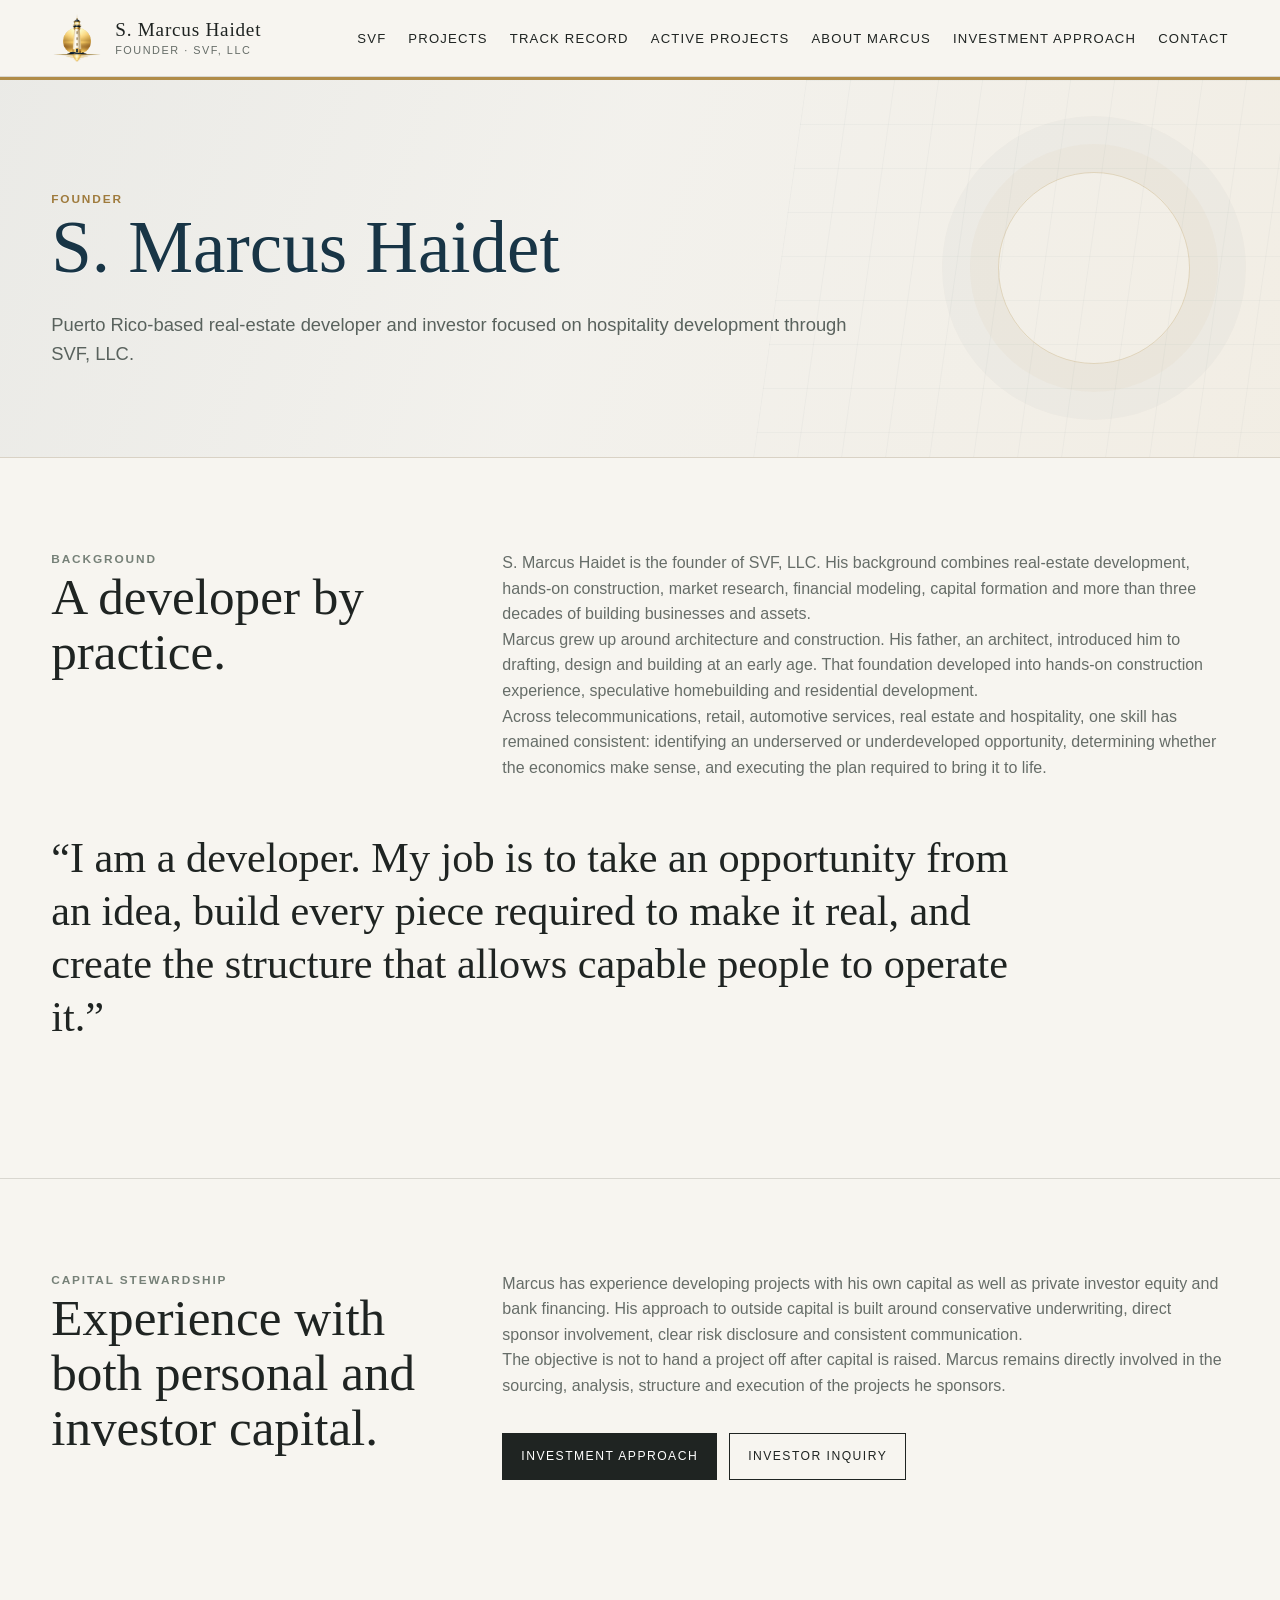
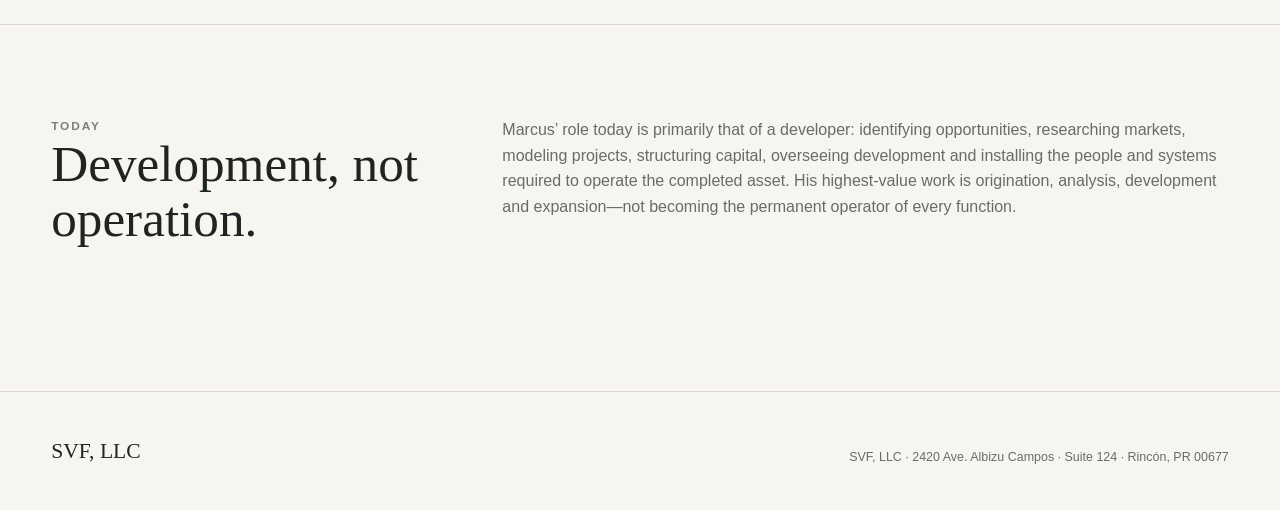
==== about.html @ 792c4b36 "Replace header emblem with simplified lighthouse logo" ====
<!doctype html>
<html lang="en"><head>
<meta charset="utf-8"><meta name="viewport" content="width=device-width,initial-scale=1">
<title>About S. Marcus Haidet | Founder of SVF, LLC</title>
<meta name="description" content="S. Marcus Haidet is a Puerto Rico-based real-estate developer and investor and founder of SVF, LLC, with experience spanning development, construction, capital formation and business building.">
<link rel="stylesheet" href="styles.css"></head>
<body>
<header class="site-header"><div class="container nav"><a class="brand brand-lockup" href="index.html"><img class="brand-emblem" src="images/Golden Lighthouse Reflection Emblem.png" alt="SVF lighthouse emblem"><span class="brand-text">S. Marcus Haidet<small>Founder · SVF, LLC</small></span></a><button class="menu-button" aria-expanded="false">Menu</button><nav class="nav-links"><a href="svf.html">SVF</a><a href="projects.html">Projects</a><a href="trackrecord.html">Track Record</a><a href="active.html">Active Projects</a><a href="about.html">About Marcus</a><a href="investment.html">Investment Approach</a><a href="contact.html">Contact</a></nav></div></header>
<main>
<section class="page-hero"><div class="container"><div class="eyebrow">Founder</div><h1>S. Marcus Haidet</h1><p>Puerto Rico-based real-estate developer and investor focused on hospitality development through SVF, LLC.</p></div></section>

<section class="section"><div class="container">
<div class="section-head"><div><div class="eyebrow">Background</div><h2>A developer by practice.</h2></div><div>
<p>S. Marcus Haidet is the founder of SVF, LLC. His background combines real-estate development, hands-on construction, market research, financial modeling, capital formation and more than three decades of building businesses and assets.</p>
<p>Marcus grew up around architecture and construction. His father, an architect, introduced him to drafting, design and building at an early age. That foundation developed into hands-on construction experience, speculative homebuilding and residential development.</p>
<p>Across telecommunications, retail, automotive services, real estate and hospitality, one skill has remained consistent: identifying an underserved or underdeveloped opportunity, determining whether the economics make sense, and executing the plan required to bring it to life.</p>
</div></div>

<p class="quote">“I am a developer. My job is to take an opportunity from an idea, build every piece required to make it real, and create the structure that allows capable people to operate it.”</p>
</div></section>

<section class="section"><div class="container">
<div class="section-head"><div><div class="eyebrow">Capital stewardship</div><h2>Experience with both personal and investor capital.</h2></div><div>
<p>Marcus has experience developing projects with his own capital as well as private investor equity and bank financing. His approach to outside capital is built around conservative underwriting, direct sponsor involvement, clear risk disclosure and consistent communication.</p>
<p>The objective is not to hand a project off after capital is raised. Marcus remains directly involved in the sourcing, analysis, structure and execution of the projects he sponsors.</p>
<div class="actions"><a class="button primary" href="investment.html">Investment Approach</a><a class="button" href="contact.html">Investor Inquiry</a></div>
</div></div>
</div></section>

<section class="section"><div class="container">
<div class="section-head"><div><div class="eyebrow">Today</div><h2>Development, not operation.</h2></div><p>Marcus’ role today is primarily that of a developer: identifying opportunities, researching markets, modeling projects, structuring capital, overseeing development and installing the people and systems required to operate the completed asset. His highest-value work is origination, analysis, development and expansion—not becoming the permanent operator of every function.</p></div>
</div></section>
</main>
<footer><div class="container footer-row"><div class="kicker">SVF, LLC</div><div class="footer-meta">SVF, LLC · 2420 Ave. Albizu Campos · Suite 124 · Rincón, PR 00677</div></div></footer>
<script src="script.js"></script>
</body></html>
---- styles.css ----
:root{
  --ink:#1f2422;
  --muted:#666d68;
  --paper:#f7f5f0;
  --white:#ffffff;
  --line:#d9d7d0;
  --stone:#e8e3d9;
  --sage:#768178;
  --deep:#26302b;
  --max:1180px;
}
*{box-sizing:border-box}
html{scroll-behavior:smooth}
body{
  margin:0;
  font-family:Arial,Helvetica,sans-serif;
  color:var(--ink);
  background:var(--paper);
  line-height:1.6;
}
a{color:inherit;text-decoration:none}
img{max-width:100%;display:block}
.container{width:min(92%,var(--max));margin:auto}
.site-header{
  position:sticky;top:0;z-index:100;
  background:rgba(247,245,240,.96);
  border-bottom:1px solid var(--line);
  backdrop-filter:blur(8px);
}
.nav{
  min-height:76px;display:flex;align-items:center;justify-content:space-between;gap:24px;
}
.brand{font-family:Georgia,serif;font-size:1.2rem;letter-spacing:.04em}
.brand small{display:block;font-family:Arial,sans-serif;font-size:.68rem;letter-spacing:.14em;text-transform:uppercase;color:var(--muted);margin-top:2px}
.nav-links{display:flex;gap:22px;align-items:center;font-size:.82rem;letter-spacing:.09em;text-transform:uppercase}
.nav-links a:hover{opacity:.6}
.menu-button{display:none;border:1px solid var(--line);background:transparent;padding:10px 12px;font-size:.8rem}
.hero{
  min-height:72vh;display:grid;grid-template-columns:1.05fr .95fr;align-items:stretch;
  border-bottom:1px solid var(--line);
}
.hero-copy{padding:96px max(4vw,32px) 88px calc((100vw - min(92vw,var(--max)))/2);display:flex;flex-direction:column;justify-content:center}
.eyebrow{font-size:.74rem;letter-spacing:.16em;text-transform:uppercase;color:var(--sage);font-weight:700}
h1,h2,h3{font-family:Georgia,serif;font-weight:400;line-height:1.08;margin:0}
h1{font-size:clamp(3rem,7vw,6.4rem);max-width:780px}
.hero h1{font-size:clamp(2.8rem,5.7vw,5.35rem);max-width:700px}
h2{font-size:clamp(2.2rem,4vw,4rem)}
h3{font-size:clamp(1.45rem,2.2vw,2rem)}
.lead{font-size:1.18rem;color:var(--muted);max-width:760px;margin:24px 0 0}
.hero-art{
  background:
    linear-gradient(180deg,rgba(38,48,43,.04),rgba(38,48,43,.12)),
    url("images/lapina-rooftop-sunset.png") center center/cover no-repeat,
    linear-gradient(135deg,#c8c2b7,#7f8a82);
  min-height:560px;
  position:relative;
}
.hero-art::after{
  content:"La Piña Boutique Hotel · Puerto Rico";
  position:absolute;right:24px;bottom:22px;color:#fff;font-size:.72rem;letter-spacing:.12em;text-transform:uppercase;opacity:.9;
  text-shadow:0 1px 5px rgba(0,0,0,.55)
}
.actions{display:flex;gap:12px;flex-wrap:wrap;margin-top:34px}
.button{display:inline-block;padding:13px 18px;border:1px solid var(--ink);font-size:.76rem;letter-spacing:.12em;text-transform:uppercase}
.button.primary{background:var(--ink);color:#fff}
.button:hover{transform:translateY(-1px)}
.section{padding:92px 0;border-bottom:1px solid var(--line)}
.section.tight{padding:66px 0}
.section-head{display:grid;grid-template-columns:.7fr 1.3fr;gap:60px;margin-bottom:52px}
.section-head p{margin:0;color:var(--muted);max-width:720px}
.grid-2{display:grid;grid-template-columns:1fr 1fr;gap:28px}
.grid-3{display:grid;grid-template-columns:repeat(3,1fr);gap:22px}
.card{border-top:1px solid var(--ink);padding-top:18px}
.card p{color:var(--muted);margin:12px 0 0}
.process{display:grid;grid-template-columns:repeat(6,1fr);gap:8px;margin-top:34px}
.step{border:1px solid var(--line);padding:26px 18px;background:rgba(255,255,255,.28)}
.step span{display:block;color:var(--sage);font-size:.7rem;letter-spacing:.14em;text-transform:uppercase;margin-bottom:8px}
.project-feature{display:grid;grid-template-columns:1.05fr .95fr;gap:46px;align-items:center}
.project-image,.image-placeholder{
  min-height:420px;
  background:
    linear-gradient(160deg,rgba(255,255,255,.03),rgba(0,0,0,.12)),
    linear-gradient(135deg,#d8d1c6,#788279);
  background-size:cover;
  background-position:center;
  display:flex;align-items:flex-end;padding:20px;color:#fff;font-size:.72rem;letter-spacing:.12em;text-transform:uppercase
}
.project-image{
  background:
    linear-gradient(160deg,rgba(255,255,255,.02),rgba(0,0,0,.10)),
    url("images/lapina-outdoor-tub.png") center center/cover no-repeat,
    linear-gradient(135deg,#d8d1c6,#788279);
}
.project-image{font-size:0}
.project-gallery{
  display:grid;
  grid-template-columns:1.4fr 1fr;
  grid-template-rows:260px 220px;
  gap:12px;
  margin:34px 0 0;
}
.gallery-photo{
  min-height:200px;
  background-color:#d8d1c6;
  background-size:cover;
  background-position:center;
}
.gallery-photo.aerial{grid-row:1 / span 2;background-image:url("images/lapina-rooftop-sunset.png")}
.gallery-photo.bedroom{background-image:url("images/lapina-bedroom.png")}
.gallery-photo.pool{background-image:url("images/lapina-pool.png")}
.stat-row{display:grid;grid-template-columns:repeat(3,1fr);gap:12px;margin-top:32px}
.stat{padding:22px 0;border-top:1px solid var(--line)}
.stat strong{font-family:Georgia,serif;font-size:1.7rem;font-weight:400;display:block}
.quote{font-family:Georgia,serif;font-size:clamp(1.8rem,3.3vw,3rem);line-height:1.25;max-width:980px}
.page-hero{padding:110px 0 70px;border-bottom:1px solid var(--line)}
.page-hero h1{font-size:clamp(2.8rem,5.7vw,5.3rem)}
.page-hero p{max-width:820px;color:var(--muted);font-size:1.15rem;margin-top:22px}
.timeline{display:grid;gap:0}
.timeline-item{display:grid;grid-template-columns:180px 1fr;gap:32px;padding:26px 0;border-top:1px solid var(--line)}
.timeline-item .year{font-size:.78rem;letter-spacing:.12em;text-transform:uppercase;color:var(--sage)}
.timeline-item p{margin:8px 0 0;color:var(--muted)}
.project-list{display:grid;gap:76px}
.project-block{display:grid;grid-template-columns:1fr 1fr;gap:46px;align-items:start}
.project-meta{font-size:.74rem;letter-spacing:.13em;text-transform:uppercase;color:var(--sage);margin-bottom:14px}
.bullets{padding-left:1.1rem;color:var(--muted)}
.bullets li{margin:.45rem 0}
.contact-box{display:grid;grid-template-columns:1fr 1fr;gap:44px;padding:46px;background:var(--white);border:1px solid var(--line)}
.contact-box p{color:var(--muted)}
.contact-list{display:grid;gap:14px}
.contact-item{padding:16px 0;border-top:1px solid var(--line)}
.notice{font-size:.83rem;color:var(--muted);padding-top:28px}
footer{padding:42px 0}
.footer-row{display:flex;justify-content:space-between;gap:30px;align-items:flex-end}
.footer-meta{font-size:.78rem;color:var(--muted)}
.kicker{font-family:Georgia,serif;font-size:1.35rem}
.shadow-gallery{
  display:grid;
  grid-template-columns:1.2fr 1fr;
  grid-template-rows:220px 220px;
  gap:12px;
  margin-top:34px;
}
.shadow-photo{
  background-color:#d8d1c6;
  background-size:cover;
  background-position:center;
}
.shadow-photo.map{grid-row:1 / span 2;background-image:url("images/shadow-canyon-map.jpg")}
.shadow-photo.home{background-image:url("images/shadow-canyon-home.jpg")}
.shadow-photo.poolhome{background-image:url("images/shadow-canyon-pool-home.jpg")}
.bakersfield-gallery{
  display:grid;
  grid-template-columns:1.15fr 1fr;
  grid-template-rows:235px 235px;
  gap:12px;
  margin-top:34px;
}
.bakersfield-photo{
  background-color:#d8d1c6;
  background-size:cover;
  background-position:center;
}
.bakersfield-photo.courtyard{grid-row:1 / span 2;background-image:url("images/bakersfield-courtyard.png")}
.bakersfield-photo.entry{background-image:url("images/bakersfield-entry.png")}
.bakersfield-photo.interior{background-image:url("images/bakersfield-interior-1.png")}
@media(max-width:900px){
  .hero{grid-template-columns:1fr}.hero-copy{padding:74px 4vw}.hero-art{min-height:380px}
  .section-head,.project-feature,.project-block,.contact-box{grid-template-columns:1fr;gap:28px}
  .grid-3{grid-template-columns:1fr}.grid-2{grid-template-columns:1fr}
  .process{grid-template-columns:repeat(2,1fr)}
  .timeline-item{grid-template-columns:1fr;gap:6px}
  .project-gallery,.shadow-gallery,.bakersfield-gallery{grid-template-columns:1fr 1fr;grid-template-rows:300px 200px}
  .gallery-photo.aerial,.shadow-photo.map,.bakersfield-photo.courtyard{grid-column:1/-1;grid-row:auto}
  .nav-links{display:none;position:absolute;top:76px;left:0;right:0;background:var(--paper);padding:18px 4vw;border-bottom:1px solid var(--line);flex-direction:column;align-items:flex-start}
  .nav-links.open{display:flex}.menu-button{display:block}
}
@media(max-width:560px){
  h1{font-size:2.7rem}.hero h1{font-size:2.55rem}.section{padding:70px 0}.process{grid-template-columns:1fr}.stat-row{grid-template-columns:1fr}
  .project-gallery,.shadow-gallery,.bakersfield-gallery{grid-template-columns:1fr;grid-template-rows:240px 200px 200px}
  .gallery-photo.aerial,.shadow-photo.map,.bakersfield-photo.courtyard{grid-column:auto}
  .footer-row{align-items:flex-start;flex-direction:column}
}
.slo-gallery{
  display:grid;
  grid-template-columns:1.2fr 1fr 1fr;
  grid-template-rows:220px 220px;
  gap:12px;
  margin:34px 0 0;
}
.slo-photo{
  background-color:#d8d1c6;
  background-size:cover;
  background-position:center;
}
.slo-photo.one{grid-row:1 / span 2;background-image:url("images/slo-residential-1.png")}
.slo-photo.two{background-image:url("images/slo-residential-2.png")}
.slo-photo.three{background-image:url("images/slo-residential-3.png")}
.slo-photo.four{background-image:url("images/slo-residential-4.png")}
.slo-photo.five{background-image:url("images/slo-residential-5.png")}
@media(max-width:900px){
  .slo-gallery{grid-template-columns:1fr 1fr;grid-template-rows:280px 220px 220px}
  .slo-photo.one{grid-column:1/-1;grid-row:auto}
}
@media(max-width:560px){
  .slo-gallery{grid-template-columns:1fr;grid-template-rows:repeat(5,220px)}
  .slo-photo.one{grid-column:auto}
}

.chicago-gallery{
  display:grid;
  grid-template-columns:1.25fr 1fr 1fr;
  grid-template-rows:360px;
  gap:12px;
  margin:34px 0 0;
}
.chicago-photo{
  background-color:#d8d1c6;
  background-size:cover;
  background-position:center;
}
.chicago-photo.one{background-image:url("images/chicago-residential-1.png")}
.chicago-photo.two{background-image:url("images/chicago-residential-2.png")}
.chicago-photo.three{background-image:url("images/chicago-residential-3.png")}
@media(max-width:900px){
  .chicago-gallery{grid-template-columns:1fr 1fr;grid-template-rows:280px 220px}
  .chicago-photo.one{grid-column:1/-1}
}
@media(max-width:560px){
  .chicago-gallery{grid-template-columns:1fr;grid-template-rows:repeat(3,220px)}
  .chicago-photo.one{grid-column:auto}
}

.cda-gallery{
  display:grid;
  grid-template-columns:1.25fr 1fr;
  grid-template-rows:230px 230px;
  gap:12px;
  margin-top:34px;
}
.cda-photo{
  background-color:#d8d1c6;
  background-size:cover;
  background-position:center;
}
.cda-photo.one{grid-row:1 / span 2;background-image:url("images/coeurdalene-land-1.png")}
.cda-photo.two{background-image:url("images/coeurdalene-land-2.png")}
.cda-photo.three{background-image:url("images/coeurdalene-land-3.png")}
.cda-photo.four{background-image:url("images/coeurdalene-land-4.png")}
@media(max-width:900px){
  .cda-gallery{grid-template-columns:1fr 1fr;grid-template-rows:280px 220px 220px}
  .cda-photo.one{grid-column:1/-1;grid-row:auto}
}
@media(max-width:560px){
  .cda-gallery{grid-template-columns:1fr;grid-template-rows:repeat(4,220px)}
  .cda-photo.one{grid-column:auto}
}

.farmhouse-gallery{
  display:grid;
  grid-template-columns:1.25fr 1fr 1fr;
  grid-template-rows:220px 220px;
  gap:12px;
  margin:34px 0 0;
}
.farmhouse-photo{
  background-color:#d8d1c6;
  background-size:cover;
  background-position:center;
}
.farmhouse-photo.one{grid-row:1 / span 2;background-image:url("images/idaho-farmhouse-1.png")}
.farmhouse-photo.two{background-image:url("images/idaho-farmhouse-2.png")}
.farmhouse-photo.three{background-image:url("images/idaho-farmhouse-3.png")}
.farmhouse-photo.four{background-image:url("images/idaho-farmhouse-4.png")}
.farmhouse-photo.five{background-image:url("images/idaho-farmhouse-5.png")}
.farmhouse-photo.six{background-image:url("images/idaho-farmhouse-6.png")}
@media(max-width:900px){
  .farmhouse-gallery{grid-template-columns:1fr 1fr;grid-template-rows:280px 220px 220px 220px}
  .farmhouse-photo.one{grid-column:1/-1;grid-row:auto}
}
@media(max-width:560px){
  .farmhouse-gallery{grid-template-columns:1fr;grid-template-rows:repeat(6,220px)}
  .farmhouse-photo.one{grid-column:auto}
}

.taft-gallery{
  margin:34px 0 0;
}
.taft-photo{
  min-height:430px;
  background-color:#d8d1c6;
  background-image:url("images/taft-triplex.png");
  background-size:cover;
  background-position:center;
}
@media(max-width:560px){
  .taft-photo{min-height:260px}
}

.morro-gallery{
  display:grid;
  grid-template-columns:1.2fr 1fr 1fr;
  grid-template-rows:220px 220px;
  gap:12px;
  margin:34px 0 0;
}
.morro-photo{
  background-color:#d8d1c6;
  background-size:cover;
  background-position:center;
}
.morro-photo.one{grid-row:1 / span 2;background-image:url("images/morro-bay-1.png")}
.morro-photo.two{background-image:url("images/morro-bay-2.png")}
.morro-photo.three{background-image:url("images/morro-bay-3.png")}
.morro-photo.four{background-image:url("images/morro-bay-4.png")}
.morro-photo.five{background-image:url("images/morro-bay-5.png")}
@media(max-width:900px){
  .morro-gallery{grid-template-columns:1fr 1fr;grid-template-rows:280px 220px 220px}
  .morro-photo.one{grid-column:1/-1;grid-row:auto}
}
@media(max-width:560px){
  .morro-gallery{grid-template-columns:1fr;grid-template-rows:repeat(5,220px)}
  .morro-photo.one{grid-column:auto}
}

.slo-land-gallery{
  margin:34px 0 0;
}
.slo-land-photo{
  min-height:360px;
  background:url("images/slo-land-control-2004.png") center center/cover no-repeat;
  background-color:#d8d1c6;
}
@media(max-width:560px){
  .slo-land-photo{min-height:240px}
}

.templeton-gallery{margin:34px 0 0}
.templeton-photo{
  min-height:520px;
  background-color:#f7f5f0;
  background-image:url("images/templeton-mixed-use-2003.png");
  background-size:contain;
  background-repeat:no-repeat;
  background-position:center;
}
@media(max-width:560px){
  .templeton-photo{min-height:360px}
}

.lapina-active-gallery{
  display:grid;
  grid-template-columns:1.25fr 1fr 1fr;
  grid-template-rows:220px 220px 220px;
  gap:12px;
  margin-top:34px;
  margin-bottom:92px;
  clear:both;
  position:relative;
  z-index:1;
}
.lapina-active-photo{
  background-color:#d8d1c6;
  background-size:cover;
  background-position:center;
}
.lapina-active-photo.one{grid-row:1 / span 2;background-image:url("images/lapina-expansion-1.png")}
.lapina-active-photo.two{background-image:url("images/lapina-expansion-2.png")}
.lapina-active-photo.three{background-image:url("images/lapina-expansion-3.png")}
.lapina-active-photo.four{background-image:url("images/lapina-expansion-4.png")}
.lapina-active-photo.five{background-image:url("images/lapina-expansion-5.png")}
.lapina-active-photo.six{grid-column:2 / span 2;background-image:url("images/lapina-expansion-6.png")}
.lapina-active-photo.seven{grid-column:1 / span 1;background-image:url("images/lapina-expansion-7.png")}
@media(max-width:900px){
  .lapina-active-gallery{grid-template-columns:1fr 1fr;grid-template-rows:280px repeat(3,220px);margin-top:28px}
  .lapina-active-photo.one{grid-column:1/-1;grid-row:auto}
  .lapina-active-photo.six{grid-column:auto}
  .lapina-active-photo.seven{grid-column:auto}
}
@media(max-width:560px){
  .lapina-active-gallery{grid-template-columns:1fr;grid-template-rows:repeat(7,220px)}
  .lapina-active-photo.one,.lapina-active-photo.six,.lapina-active-photo.seven{grid-column:auto}
}

.aguadilla-active{
  background-image:
    linear-gradient(160deg,rgba(255,255,255,.02),rgba(0,0,0,.08)),
    url("images/aguadilla-property.png");
  background-size:contain;
  background-repeat:no-repeat;
  background-position:center;
  background-color:#d8d1c6;
}

.lapina-expansion-gallery{
  display:grid;
  grid-template-columns:1.2fr 1fr 1fr;
  grid-template-rows:220px 220px 220px;
  gap:12px;
  margin:34px 0 0;
}
.lapina-expansion-photo{
  background-color:#d8d1c6;
  background-size:cover;
  background-position:center;
}
.lapina-expansion-photo.one{grid-row:1 / span 2;background-image:url("images/lapina-expansion-1.png")}
.lapina-expansion-photo.two{background-image:url("images/lapina-expansion-2.png")}
.lapina-expansion-photo.three{background-image:url("images/lapina-expansion-3.png")}
.lapina-expansion-photo.four{background-image:url("images/lapina-expansion-4.png")}
.lapina-expansion-photo.five{background-image:url("images/lapina-expansion-5.png")}
.lapina-expansion-photo.six{grid-column:2 / span 2;background-image:url("images/lapina-expansion-6.png")}
.lapina-expansion-photo.seven{grid-column:1 / -1;background-image:url("images/lapina-expansion-7.png")}
@media(max-width:900px){
  .lapina-expansion-gallery{grid-template-columns:1fr 1fr;grid-template-rows:280px 220px 220px 220px}
  .lapina-expansion-photo.one{grid-column:1/-1;grid-row:auto}
  .lapina-expansion-photo.six,.lapina-expansion-photo.seven{grid-column:auto}
}
@media(max-width:560px){
  .lapina-expansion-gallery{grid-template-columns:1fr;grid-template-rows:repeat(7,220px)}
  .lapina-expansion-photo.one,.lapina-expansion-photo.six,.lapina-expansion-photo.seven{grid-column:auto}
}

/* INVESTMENT HOMEPAGE V2 */
.home-investment{
  --navy:#0d2a3b;
  --navy-2:#133447;
  --navy-3:#0a2230;
  --gold:#ae8b4a;
  --cream:#f5f0e6;
  --cream-2:#ece4d4;
  background:var(--cream);
}
.home-investment .investment-header{background:rgba(246,242,234,.98)}
.home-investment .brand{color:var(--navy)}
.home-investment .nav-links{gap:18px}
.home-investment .nav-links a{color:var(--navy)}
.nav-investor{
  background:var(--gold);
  color:#fff!important;
  padding:12px 16px;
  letter-spacing:.12em;
}
.invest-hero{
  min-height:680px;
  position:relative;
  background:url("images/lapina-rooftop-sunset.png") center 42%/cover no-repeat;
  display:flex;
  align-items:center;
}
.invest-hero-overlay{
  position:absolute;inset:0;
  background:linear-gradient(90deg,rgba(7,27,40,.96) 0%,rgba(7,27,40,.90) 36%,rgba(7,27,40,.30) 68%,rgba(7,27,40,.08) 100%);
}
.invest-hero-content{position:relative;z-index:1;width:min(92%,1180px);display:flex;justify-content:space-between;align-items:flex-end}
.hero-copy-panel{max-width:650px;color:#fff;padding:94px 0}
.hero-copy-panel h1{font-size:clamp(3.1rem,5.8vw,5.8rem);max-width:720px}
.hero-sub{font-family:Georgia,serif;font-size:1.25rem;margin:22px 0 8px}
.hero-body{max-width:620px;color:rgba(255,255,255,.88);font-size:1.05rem}
.gold{color:var(--gold)!important}
.gold-button{background:var(--gold)!important;color:#fff!important;border-color:var(--gold)!important}
.outline-light{color:#fff;border-color:rgba(255,255,255,.8)}
.hero-location{color:#fff;text-transform:uppercase;letter-spacing:.12em;font-size:.72rem;text-align:right;padding-bottom:32px;text-shadow:0 2px 8px rgba(0,0,0,.45)}
.hero-location span{opacity:.75}
.credibility-strip{background:var(--cream);border-bottom:1px solid #d7cdbd}
.credibility-grid{display:grid;grid-template-columns:repeat(4,1fr)}
.credibility-item{padding:28px 26px;text-align:center;border-right:1px solid #d7cdbd;min-height:142px}
.credibility-item:last-child{border-right:0}
.credibility-item strong{display:block;font:400 2.4rem/1 Georgia,serif;color:var(--navy);margin-bottom:10px}
.credibility-item span{display:block;text-transform:uppercase;letter-spacing:.11em;font-size:.72rem;font-weight:700;color:var(--navy)}
.credibility-item small{display:block;margin-top:8px;color:#5f655f;line-height:1.35}
.credibility-icon{font-size:1.9rem;color:var(--gold);margin-bottom:8px}
.featured-dark{background:var(--navy);color:#fff;position:relative;overflow:hidden}
.featured-dark:before{content:"";position:absolute;inset:0;opacity:.08;background-image:linear-gradient(45deg,transparent 48%,rgba(255,255,255,.5) 49%,rgba(255,255,255,.5) 51%,transparent 52%);background-size:46px 46px}
.featured-dark .container{position:relative;z-index:1}
.featured-head{display:flex;justify-content:space-between;align-items:end;gap:30px;margin-bottom:34px}
.featured-head h2{color:#fff}
.text-link-light{color:#fff;text-transform:uppercase;letter-spacing:.12em;font-size:.72rem;border-bottom:1px solid rgba(255,255,255,.45);padding-bottom:7px}
.project-card-grid{display:grid;grid-template-columns:repeat(4,1fr);gap:22px 18px}
.investment-project-card{display:block;color:#fff}
.project-thumb{height:180px;background-size:cover;background-position:center;margin-bottom:16px;border:1px solid rgba(255,255,255,.12)}
.p-lapina{background-image:url("images/lapina-expansion-4.png"),url("images/lapina-rooftop-sunset.png")}
.p-aguadilla{background-image:url("images/aguadilla-property.png")}
.p-shadow{background-image:url("images/shadow-canyon-home.jpg")}
.p-morro{background-image:url("images/morro-bay-1.png")}
.p-bakersfield{background-image:url("images/bakersfield-courtyard.png")}
.investment-project-card h3{font-size:1.2rem;margin-bottom:8px}
.investment-project-card p{font-size:.9rem;color:rgba(255,255,255,.73);line-height:1.45;min-height:78px}
.investment-project-card span{font-size:.66rem;text-transform:uppercase;letter-spacing:.12em;color:#d8b76e}
.opportunity-section{background:#f8f4eb}
.opportunity-layout{display:grid;grid-template-columns:.88fr 1.12fr;gap:44px;align-items:center}
.opportunity-copy h2{color:var(--navy)}
.opportunity-copy p{color:#5e645f}
.opportunity-cards{display:grid;grid-template-columns:1fr 1fr;gap:14px}
.op-card{min-height:320px;position:relative;background-size:cover;background-position:center;display:flex;align-items:end;overflow:hidden}
.op-card:before{content:"";position:absolute;inset:0;background:linear-gradient(180deg,transparent 42%,rgba(7,27,40,.9))}
.op-card div{position:relative;z-index:1;padding:20px;color:#fff}
.op-card strong{display:block;font:400 1.25rem Georgia,serif;margin-bottom:4px}
.op-card span{font-size:.8rem;opacity:.85}
.op-lapina{background-image:url("images/lapina-expansion-6.png"),url("images/lapina-rooftop-sunset.png")}
.op-aguadilla{background-image:url("images/aguadilla-property.png")}
.investment-approach{background:#efe7d9}
.center-head{text-align:center;margin-bottom:42px}
.center-head h2{color:var(--navy)}
.approach-grid{display:grid;grid-template-columns:repeat(4,1fr)}
.approach-item{text-align:center;padding:12px 26px;border-right:1px solid #cfc3b2}
.approach-item:last-child{border-right:0}
.approach-icon{font-size:2rem;color:var(--gold);margin-bottom:12px}
.approach-item h3{font-size:1.2rem;color:var(--navy)}
.approach-item p{font-size:.92rem;color:#62655f}
.investor-cta{
  position:relative;color:#fff;padding:80px 0;
  background:
    linear-gradient(90deg,rgba(5,27,41,.96),rgba(5,27,41,.82)),
    url("images/lapina-expansion-6.png") center 44%/cover no-repeat;
}
.investor-cta-inner{display:grid;grid-template-columns:1.35fr .65fr;gap:60px;align-items:center}
.investor-cta h2{color:#fff;max-width:760px}
.investor-cta p{color:rgba(255,255,255,.82);max-width:700px}
.investor-quote{font:italic 1.6rem/1.35 Georgia,serif;border-left:1px solid rgba(255,255,255,.4);padding-left:28px}
.investor-quote small{display:block;font:700 .68rem Arial,sans-serif;text-transform:uppercase;letter-spacing:.12em;margin-top:22px;color:#d8b76e}
.dark-footer{background:#081e2b;color:#fff}
.dark-footer .footer-meta{color:rgba(255,255,255,.66)}
@media(max-width:1000px){
  .project-card-grid{grid-template-columns:repeat(2,1fr)}
  .opportunity-layout,.investor-cta-inner{grid-template-columns:1fr}
  .credibility-grid{grid-template-columns:repeat(2,1fr)}
  .credibility-item:nth-child(2){border-right:0}
  .credibility-item:nth-child(-n+2){border-bottom:1px solid #d7cdbd}
  .approach-grid{grid-template-columns:repeat(2,1fr)}
  .approach-item:nth-child(2){border-right:0}
}
@media(max-width:700px){
  .invest-hero{min-height:640px;background-position:62% center}
  .invest-hero-overlay{background:rgba(7,27,40,.84)}
  .invest-hero-content{display:block}
  .hero-copy-panel{padding:74px 0 50px}
  .hero-location{display:none}
  .credibility-grid,.project-card-grid,.opportunity-cards,.approach-grid{grid-template-columns:1fr}
  .credibility-item,.credibility-item:nth-child(2),.approach-item{border-right:0;border-bottom:1px solid #d7cdbd}
  .featured-head{align-items:flex-start;flex-direction:column}
  .investment-project-card p{min-height:0}
  .op-card{min-height:260px}
}

/* TRACK RECORD */
.trackrecord-band{background:#102f41;color:#fff}
.trackrecord-band-inner{display:grid;grid-template-columns:1.25fr .75fr;gap:54px;align-items:center}
.trackrecord-band h2{color:#fff}
.trackrecord-band p{color:rgba(255,255,255,.78);max-width:760px}
.trackrecord-band-actions{display:flex;gap:12px;justify-content:flex-end;flex-wrap:wrap}
.institutional-hero{background:#102f41;color:#fff}
.institutional-hero h1{color:#fff;max-width:900px}
.institutional-hero p{color:rgba(255,255,255,.8)}
.institutional-hero .eyebrow{color:#c4a35c}
.institutional-hero .button{border-color:#fff;color:#fff}
.institutional-hero .button.primary{background:#b08c48;border-color:#b08c48}
.trackrecord-summary{padding:0;background:#efe7d9}
.summary-grid{display:grid;grid-template-columns:repeat(4,1fr)}
.summary-card{padding:30px 24px;border-right:1px solid #d0c2ad;text-align:center}
.summary-card:last-child{border-right:0}
.summary-card strong{display:block;font:400 1.75rem Georgia,serif;color:#102f41;margin-bottom:8px}
.summary-card span{font-size:.72rem;letter-spacing:.1em;text-transform:uppercase;color:#5d625f}
.capital-principles{display:grid;grid-template-columns:repeat(4,1fr);gap:18px;margin-top:42px}
.capital-principles>div{border-top:2px solid #102f41;padding-top:18px}
.capital-principles span{font-size:.72rem;color:#b08c48;letter-spacing:.12em}
.capital-principles h3{font-size:1.25rem;margin-top:6px}
.capital-principles p{color:#666d68}
.trackrecord-dark{background:#102f41;color:#fff}
.trackrecord-dark h2,.trackrecord-dark h3{color:#fff}
.outcome-grid{display:grid;grid-template-columns:repeat(3,1fr);gap:18px}
.outcome-card{border:1px solid rgba(255,255,255,.15);padding:24px;background:rgba(255,255,255,.035)}
.outcome-card span{display:block;color:#d8b76e;text-transform:uppercase;letter-spacing:.11em;font-size:.68rem;margin-bottom:10px}
.outcome-card h3{font-size:1.35rem;margin-bottom:14px}
.outcome-card p{color:rgba(255,255,255,.78);font-size:.92rem;line-height:1.65}
.trackrecord-disclaimer{color:rgba(255,255,255,.55);font-size:.78rem;margin-top:28px;max-width:980px}
.verification-grid{display:grid;grid-template-columns:repeat(4,1fr);gap:18px}
.verification-card{border:1px solid var(--line);padding:24px;background:#fff}
.verification-card h3{font-size:1.25rem}
.verification-card p{color:var(--muted);font-size:.92rem}
.faq-item{padding:0 0 22px;margin-bottom:22px;border-bottom:1px solid var(--line)}
.faq-item:last-child{border-bottom:0}
.faq-item h3{font-size:1.2rem;margin-bottom:8px}
.faq-item p{margin:0;color:var(--muted)}
@media(max-width:900px){
  .trackrecord-band-inner,.summary-grid,.capital-principles,.outcome-grid,.verification-grid{grid-template-columns:1fr 1fr}
  .trackrecord-band-actions{justify-content:flex-start}
  .summary-card:nth-child(2){border-right:0}
}
@media(max-width:600px){
  .trackrecord-band-inner,.summary-grid,.capital-principles,.outcome-grid,.verification-grid{grid-template-columns:1fr}
  .summary-card{border-right:0;border-bottom:1px solid #d0c2ad}
}

.portfolio-intro{color:rgba(255,255,255,.68);max-width:760px;margin:-18px 0 30px}
.all-projects .investment-project-card{padding-bottom:8px}
.all-projects .investment-project-card p{min-height:88px}
.p-farmhouse{background-image:url("images/idaho-farmhouse-1.png")}
.p-chicago{background-image:url("images/chicago-residential-1.png")}
.p-cda{background-image:url("images/coeurdalene-land-1.png")}
.p-slo-land{background-image:url("images/slo-land-control-2004.png")}
.p-templeton{background-image:url("images/templeton-mixed-use-2003.png");background-size:contain!important;background-repeat:no-repeat;background-color:#d7d2c7}
.p-taft{background-image:url("images/taft-triplex.png")}
.p-slo-homes{background-image:url("images/slo-residential-1.png")}
.p-losos{background:linear-gradient(145deg,#18384a,#0b2534);display:flex;align-items:center;justify-content:center}
.text-thumb{font:400 1.55rem/1.2 Georgia,serif;color:#fff;text-align:center;letter-spacing:.02em}
.text-thumb small{display:block;font:700 .62rem Arial,sans-serif;letter-spacing:.14em;text-transform:uppercase;color:#d8b76e;margin-top:9px}
@media(max-width:1100px){.project-card-grid{grid-template-columns:repeat(3,1fr)}}

/* CONTACT PAGE V2 */
.contact-page{background:#f4efe5}
.contact-shell{padding:44px 0 56px;background:#f4efe5}
.contact-layout{display:grid;grid-template-columns:40% 60%;min-height:610px;box-shadow:0 22px 60px rgba(10,30,43,.12);border:1px solid #d8cfbf;overflow:hidden;background:#fff}
.contact-intro{background:#102f41;color:#fff;padding:52px 46px;display:flex;flex-direction:column;justify-content:center;min-width:0}
.contact-intro h1{font-size:clamp(2.8rem,4.8vw,4.8rem);color:#fff;margin-top:10px}
.contact-intro>p{color:rgba(255,255,255,.78);font-size:1.02rem;max-width:480px}
.contact-priority{display:grid;gap:0;margin:28px 0 30px;border-top:1px solid rgba(255,255,255,.18)}
.contact-priority span{padding:11px 0;border-bottom:1px solid rgba(255,255,255,.12);font-size:.74rem;letter-spacing:.1em;text-transform:uppercase;color:#eee2cc}
.contact-address{margin-top:auto;padding-top:22px}
.contact-address p{color:rgba(255,255,255,.82);margin:8px 0 0}
.contact-form-panel{background:#fff;padding:42px 44px;min-width:0;border-left:1px solid rgba(174,139,74,.22)}
.form-heading{margin-bottom:26px}
.form-heading h2{font-size:clamp(1.9rem,3.1vw,3rem);color:#102f41;margin-top:6px}
.form-heading p{margin:10px 0 0;color:var(--muted)}
.form-grid{display:grid;grid-template-columns:1fr 1fr;gap:16px}
.form-field{display:flex;flex-direction:column;gap:7px}
.form-field.full{grid-column:1/-1}
.form-field label{font-size:.7rem;letter-spacing:.11em;text-transform:uppercase;color:#59615d;font-weight:700}
.form-field input,.form-field select,.form-field textarea{width:100%;padding:13px 14px;border:1px solid #cec8bd;background:#fff;color:var(--ink);font:inherit;border-radius:0}
.form-field input:focus,.form-field select:focus,.form-field textarea:focus{outline:1px solid #ae8b4a;border-color:#ae8b4a}
.form-field textarea{min-height:120px;resize:vertical}
.contact-page .form-actions{display:flex;align-items:center;gap:16px;flex-wrap:wrap;margin-top:20px}
.contact-page .form-note{font-size:.78rem;color:var(--muted)}
.contact-page .button.primary{background:#102f41}
.contact-legal{padding:28px 0 34px;background:#f4efe5}
.contact-legal p{font-size:.78rem;color:#777b77;max-width:980px;margin:6px 0}
@media(max-width:900px){
  .contact-shell{padding:24px 0 40px;background:#f4efe5}
  .contact-layout{grid-template-columns:1fr;box-shadow:none;border:1px solid #d8cfbf}
  .contact-intro{padding:38px 28px}
  .contact-address{margin-top:24px}
  .contact-form-panel{padding:32px 28px;border-left:0;border-top:1px solid rgba(174,139,74,.22)}
}
@media(max-width:620px){
  .form-grid{grid-template-columns:1fr}
  .form-field.full{grid-column:auto}
}

.credibility-note{
  padding:0 0 18px;
  text-align:center;
  font-size:.72rem;
  color:#767b75;
  letter-spacing:.03em;
}

/* HEADER ALIGNMENT REFINEMENT */
.home-investment .nav{
  min-height:82px;
  align-items:center;
  gap:20px;
}
.home-investment .brand{
  flex:0 0 auto;
  line-height:1.08;
}
.home-investment .nav-links{
  display:flex;
  align-items:center;
  justify-content:flex-end;
  gap:16px;
  line-height:1;
  margin-left:auto;
}
.home-investment .nav-links a{
  display:inline-flex;
  align-items:center;
  min-height:42px;
  white-space:nowrap;
  padding:0 2px;
}
.home-investment .nav-links .nav-investor{
  min-height:42px;
  padding:0 16px;
}
@media(max-width:1180px){
  .home-investment .nav-links{gap:12px;font-size:.76rem;letter-spacing:.07em}
  .home-investment .nav-links .nav-investor{padding:0 12px}
}

/* PAGE HERO REFINEMENT */
.page-hero{
  position:relative;
  overflow:hidden;
  background:
    linear-gradient(110deg,rgba(16,47,65,.055) 0%,rgba(16,47,65,.018) 46%,rgba(174,139,74,.07) 100%),
    #f7f5f0;
  border-top:3px solid #b08c48;
  border-bottom:1px solid #d9d2c5;
}
.page-hero::before{
  content:"";
  position:absolute;
  inset:0 0 0 58%;
  background:
    linear-gradient(rgba(16,47,65,.055) 1px,transparent 1px),
    linear-gradient(90deg,rgba(16,47,65,.055) 1px,transparent 1px);
  background-size:44px 44px;
  opacity:.55;
  transform:skewX(-8deg) translateX(7%);
  transform-origin:center;
  pointer-events:none;
}
.page-hero::after{
  content:"";
  position:absolute;
  width:190px;
  height:190px;
  right:7%;
  top:50%;
  transform:translateY(-50%);
  border:1px solid rgba(174,139,74,.28);
  border-radius:50%;
  box-shadow:
    0 0 0 28px rgba(174,139,74,.045),
    0 0 0 56px rgba(16,47,65,.025);
  pointer-events:none;
}
.page-hero .container{
  position:relative;
  z-index:1;
}
.page-hero .eyebrow{
  color:#9f7b3d;
}
.page-hero h1{
  color:#183546;
  text-shadow:0 1px 0 rgba(255,255,255,.6);
}
.page-hero p{
  color:#59625d;
}
.institutional-hero{
  border-top:3px solid #b08c48;
  background:
    linear-gradient(115deg,rgba(9,32,45,.98),rgba(16,47,65,.95)),
    #102f41;
}
.institutional-hero::before{
  background:
    linear-gradient(rgba(255,255,255,.05) 1px,transparent 1px),
    linear-gradient(90deg,rgba(255,255,255,.05) 1px,transparent 1px);
  background-size:48px 48px;
  opacity:.4;
}
.institutional-hero::after{
  border-color:rgba(216,183,110,.35);
  box-shadow:
    0 0 0 28px rgba(216,183,110,.045),
    0 0 0 56px rgba(255,255,255,.018);
}
.institutional-hero h1{
  color:#fff;
  text-shadow:none;
}
.institutional-hero p{color:rgba(255,255,255,.78)}
@media(max-width:760px){
  .page-hero::before{inset:0 0 0 35%;opacity:.35}
  .page-hero::after{width:130px;height:130px;right:-28px;top:28%;opacity:.65}
}

/* HEADER BRAND EMBLEM */
.brand-lockup{
  display:inline-flex;
  align-items:center;
  gap:12px;
  min-width:0;
}
.brand-emblem{
  width:52px;
  height:52px;
  object-fit:contain;
  flex:0 0 auto;
}
.brand-text{
  display:block;
  line-height:1.08;
}
.brand-text small{
  display:block;
  margin-top:4px;
}
@media(max-width:760px){
  .brand-emblem{width:44px;height:44px}
  .brand-text{font-size:1.05rem}
  .brand-text small{font-size:.6rem}
}

/* HOMEPAGE HEADER SPACING FIX */
.home-investment .container.nav{
  width:min(96%,1240px);
}
.home-investment .brand-lockup{
  margin-left:-10px;
  gap:10px;
}
.home-investment .brand-emblem{
  width:48px;
  height:48px;
}
.home-investment .brand-text{
  font-size:1.08rem;
}
.home-investment .brand-text small{
  font-size:.62rem;
  letter-spacing:.12em;
}
.home-investment .nav-links{
  gap:14px;
  font-size:.76rem;
  letter-spacing:.06em;
}
.home-investment .nav-links .nav-investor{
  min-height:38px;
  padding:0 12px;
  font-size:.72rem;
  letter-spacing:.08em;
  margin-right:0;
}
@media(max-width:1240px){
  .home-investment .container.nav{width:98%}
  .home-investment .brand-lockup{margin-left:0}
  .home-investment .nav-links{gap:10px;font-size:.72rem}
  .home-investment .nav-links .nav-investor{padding:0 10px;font-size:.68rem}
}
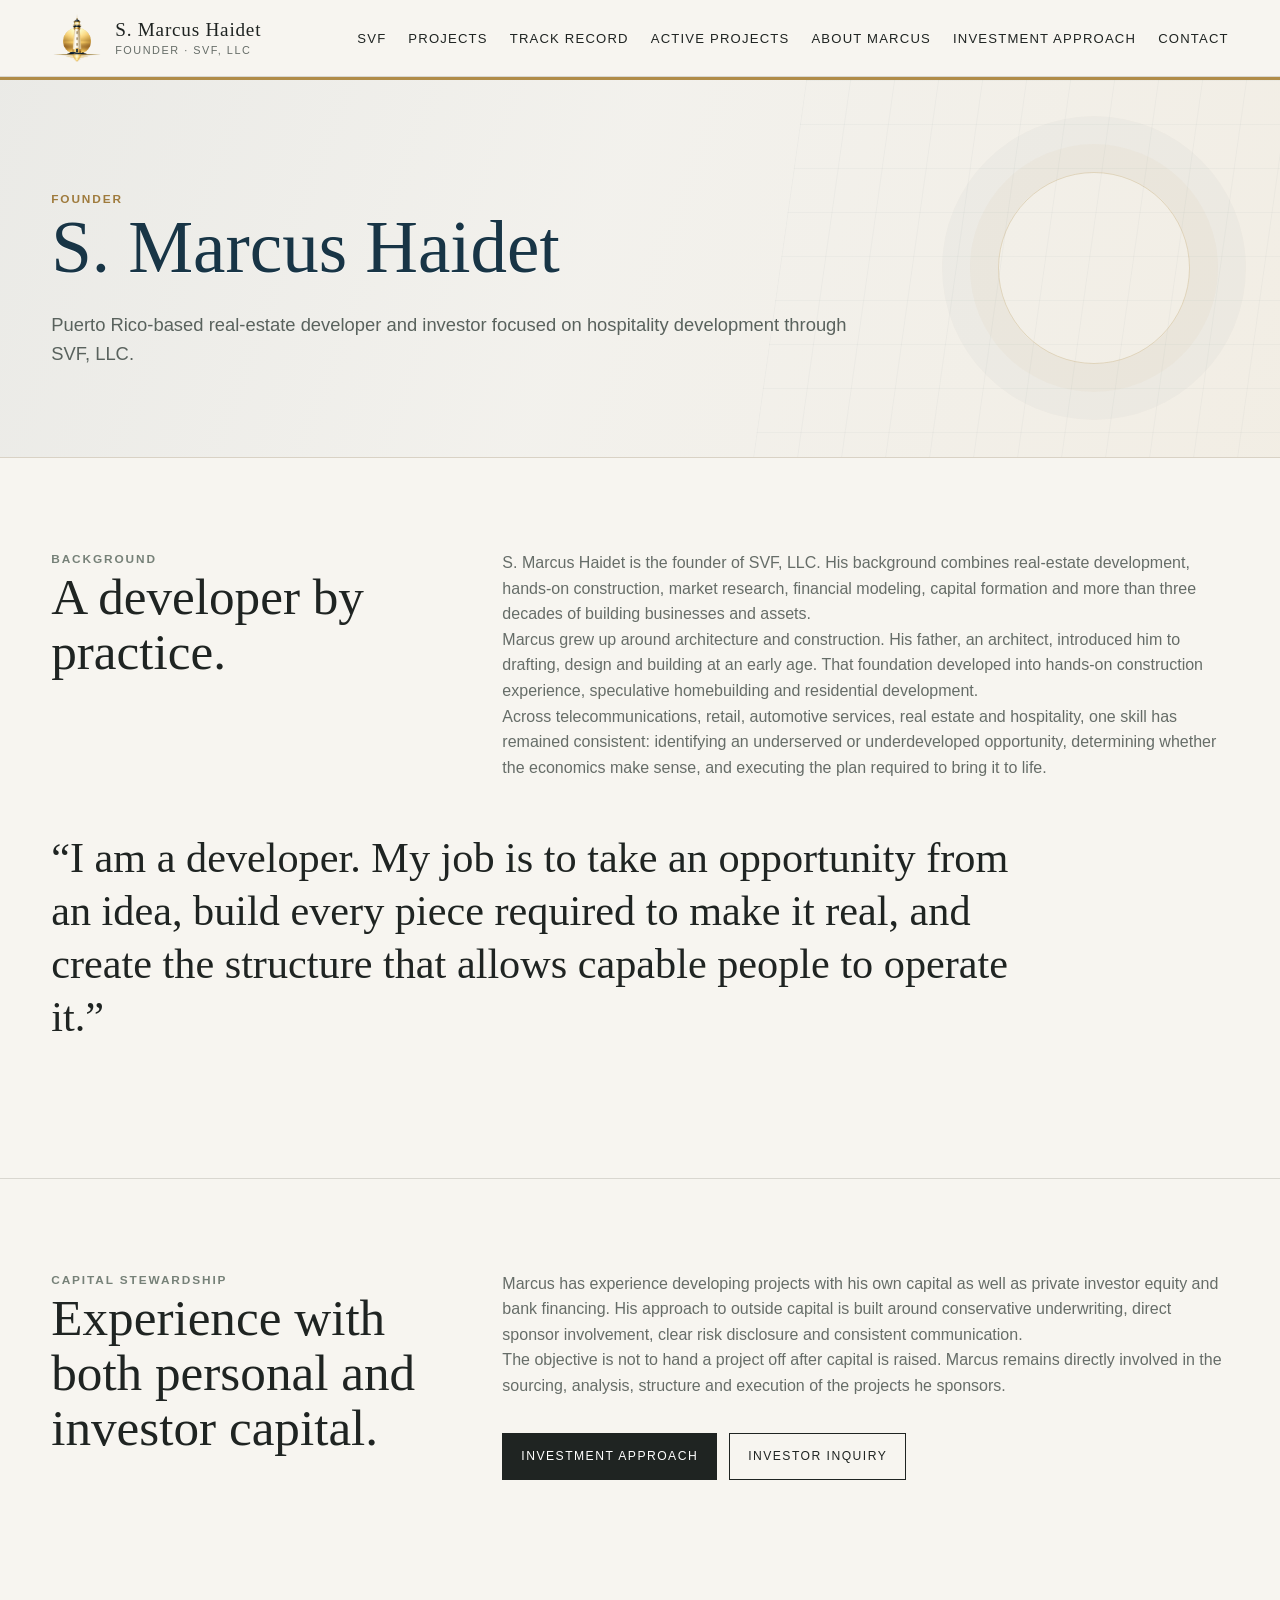
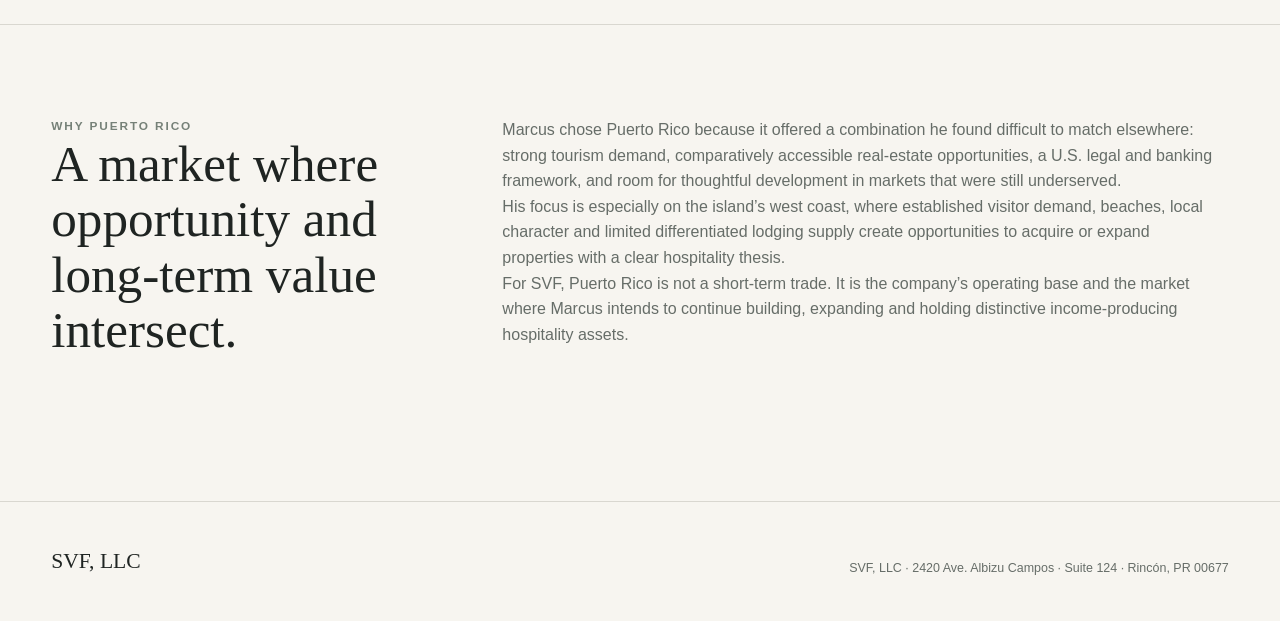
==== commit bb482100: "Replace developer-not-operator section with Why Puerto Rico" ====
--- a/about.html
+++ b/about.html
@@ -28,7 +28,14 @@
 </div></section>
 
 <section class="section"><div class="container">
-<div class="section-head"><div><div class="eyebrow">Today</div><h2>Development, not operation.</h2></div><p>Marcus’ role today is primarily that of a developer: identifying opportunities, researching markets, modeling projects, structuring capital, overseeing development and installing the people and systems required to operate the completed asset. His highest-value work is origination, analysis, development and expansion—not becoming the permanent operator of every function.</p></div>
+<div class="section-head">
+  <div><div class="eyebrow">Why Puerto Rico</div><h2>A market where opportunity and long-term value intersect.</h2></div>
+  <div>
+    <p>Marcus chose Puerto Rico because it offered a combination he found difficult to match elsewhere: strong tourism demand, comparatively accessible real-estate opportunities, a U.S. legal and banking framework, and room for thoughtful development in markets that were still underserved.</p>
+    <p>His focus is especially on the island’s west coast, where established visitor demand, beaches, local character and limited differentiated lodging supply create opportunities to acquire or expand properties with a clear hospitality thesis.</p>
+    <p>For SVF, Puerto Rico is not a short-term trade. It is the company’s operating base and the market where Marcus intends to continue building, expanding and holding distinctive income-producing hospitality assets.</p>
+  </div>
+</div>
 </div></section>
 </main>
 <footer><div class="container footer-row"><div class="kicker">SVF, LLC</div><div class="footer-meta">SVF, LLC · 2420 Ave. Albizu Campos · Suite 124 · Rincón, PR 00677</div></div></footer>
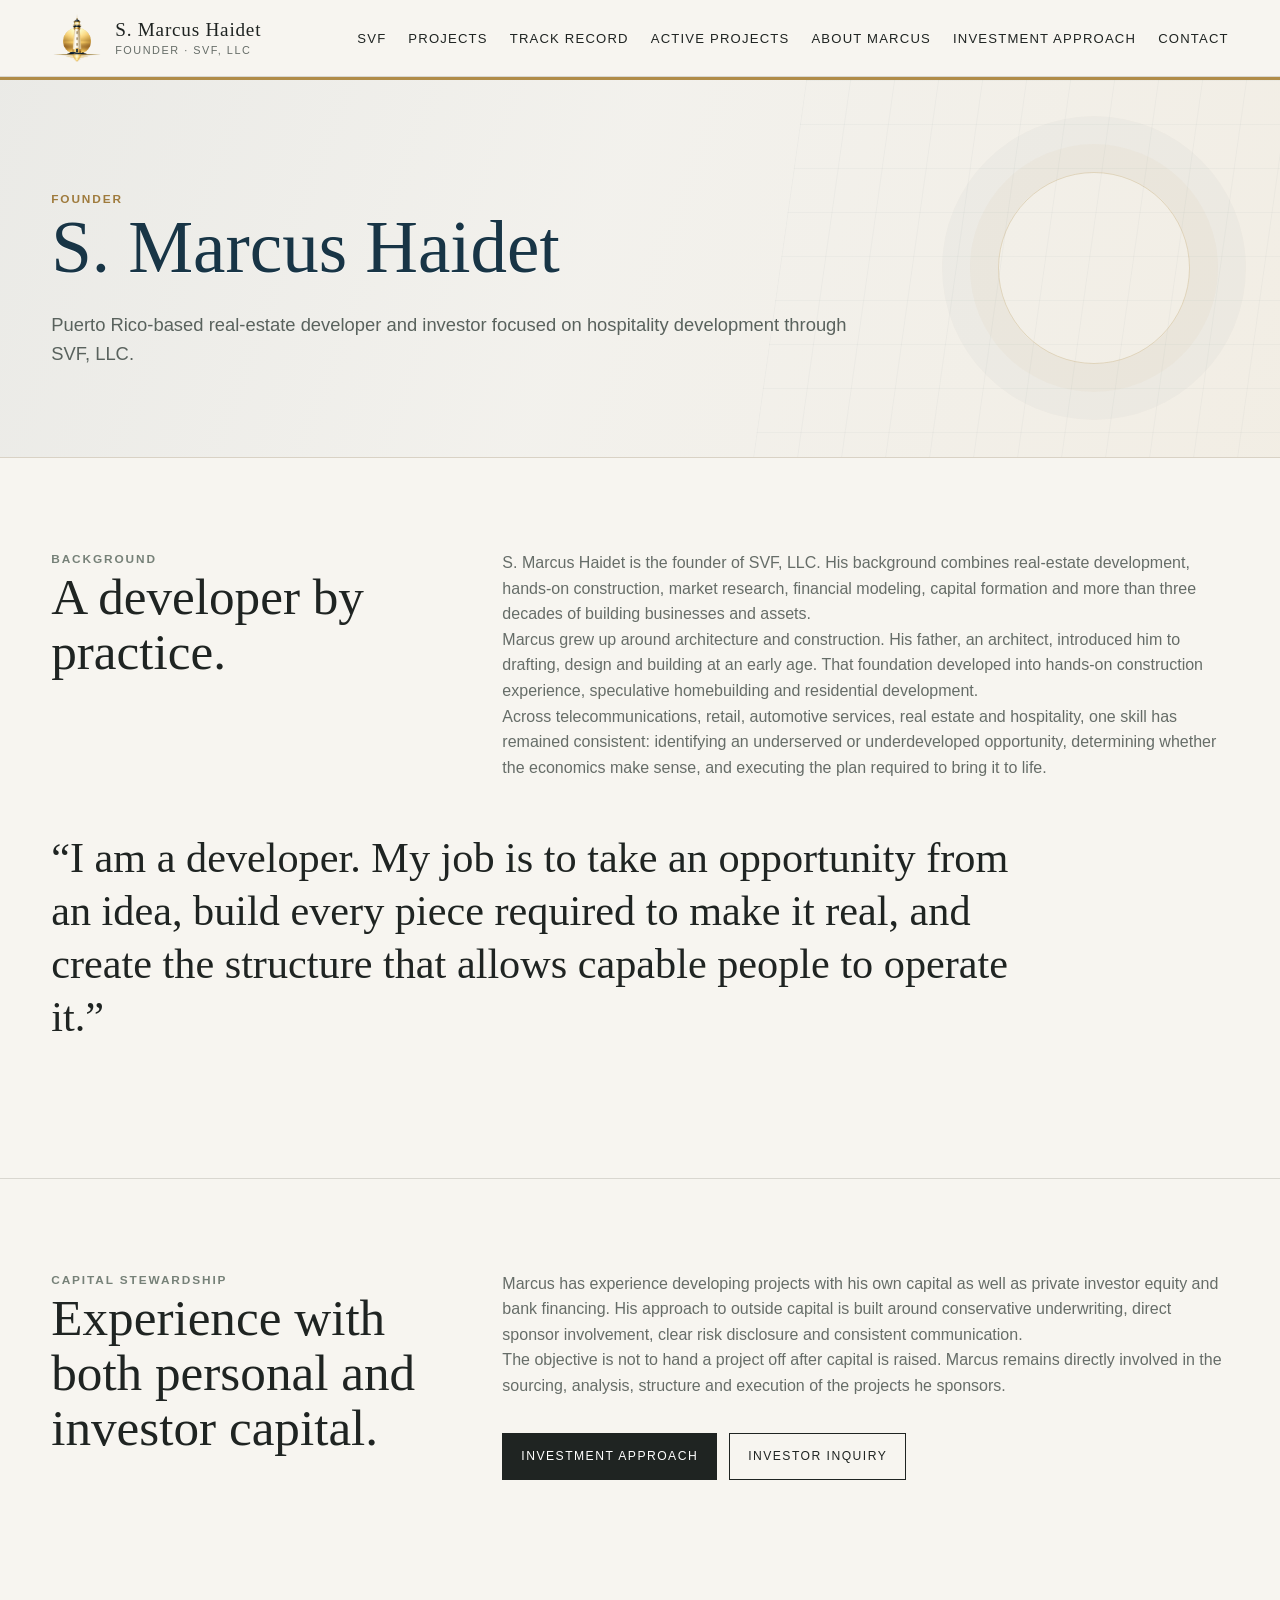
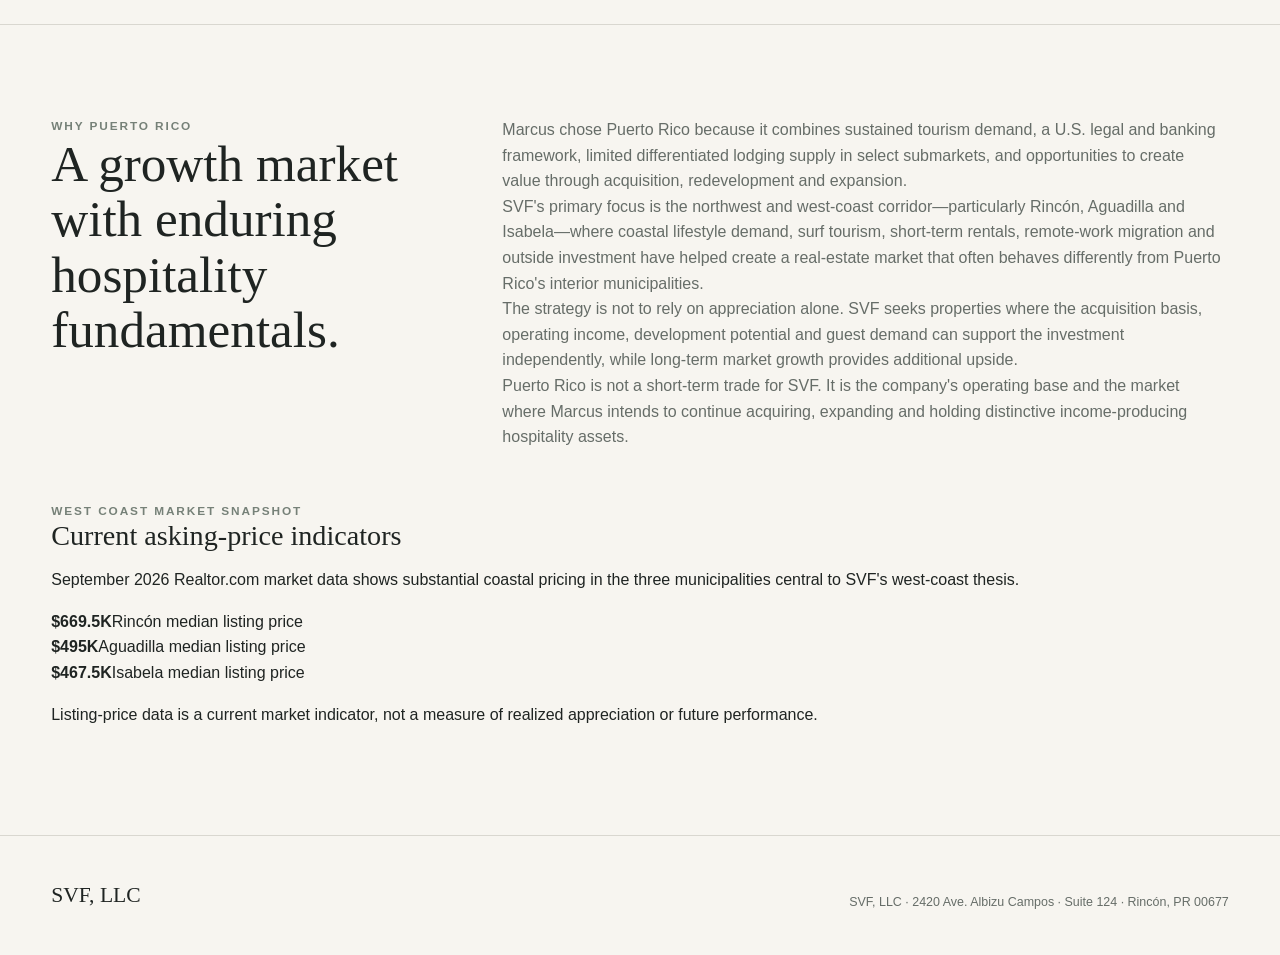
==== commit 51c7ed37: "Strengthen Why Puerto Rico market thesis" ====
--- a/about.html
+++ b/about.html
@@ -27,14 +27,28 @@
 </div></div>
 </div></section>
 
-<section class="section"><div class="container">
+<section class="section why-pr-section"><div class="container">
 <div class="section-head">
-  <div><div class="eyebrow">Why Puerto Rico</div><h2>A market where opportunity and long-term value intersect.</h2></div>
+  <div><div class="eyebrow">Why Puerto Rico</div><h2>A growth market with enduring hospitality fundamentals.</h2></div>
   <div>
-    <p>Marcus chose Puerto Rico because it offered a combination he found difficult to match elsewhere: strong tourism demand, comparatively accessible real-estate opportunities, a U.S. legal and banking framework, and room for thoughtful development in markets that were still underserved.</p>
-    <p>His focus is especially on the island’s west coast, where established visitor demand, beaches, local character and limited differentiated lodging supply create opportunities to acquire or expand properties with a clear hospitality thesis.</p>
-    <p>For SVF, Puerto Rico is not a short-term trade. It is the company’s operating base and the market where Marcus intends to continue building, expanding and holding distinctive income-producing hospitality assets.</p>
+    <p>Marcus chose Puerto Rico because it combines sustained tourism demand, a U.S. legal and banking framework, limited differentiated lodging supply in select submarkets, and opportunities to create value through acquisition, redevelopment and expansion.</p>
+    <p>SVF's primary focus is the northwest and west-coast corridor—particularly Rincón, Aguadilla and Isabela—where coastal lifestyle demand, surf tourism, short-term rentals, remote-work migration and outside investment have helped create a real-estate market that often behaves differently from Puerto Rico's interior municipalities.</p>
+    <p>The strategy is not to rely on appreciation alone. SVF seeks properties where the acquisition basis, operating income, development potential and guest demand can support the investment independently, while long-term market growth provides additional upside.</p>
+    <p>Puerto Rico is not a short-term trade for SVF. It is the company's operating base and the market where Marcus intends to continue acquiring, expanding and holding distinctive income-producing hospitality assets.</p>
   </div>
+</div>
+
+<div class="market-snapshot">
+  <div class="market-snapshot-head">
+    <div><div class="eyebrow">West Coast Market Snapshot</div><h3>Current asking-price indicators</h3></div>
+    <p>September 2026 Realtor.com market data shows substantial coastal pricing in the three municipalities central to SVF's west-coast thesis.</p>
+  </div>
+  <div class="market-metrics">
+    <div class="market-metric"><strong>$669.5K</strong><span>Rincón median listing price</span></div>
+    <div class="market-metric"><strong>$495K</strong><span>Aguadilla median listing price</span></div>
+    <div class="market-metric"><strong>$467.5K</strong><span>Isabela median listing price</span></div>
+  </div>
+  <p class="market-note">Listing-price data is a current market indicator, not a measure of realized appreciation or future performance.</p>
 </div>
 </div></section>
 </main>
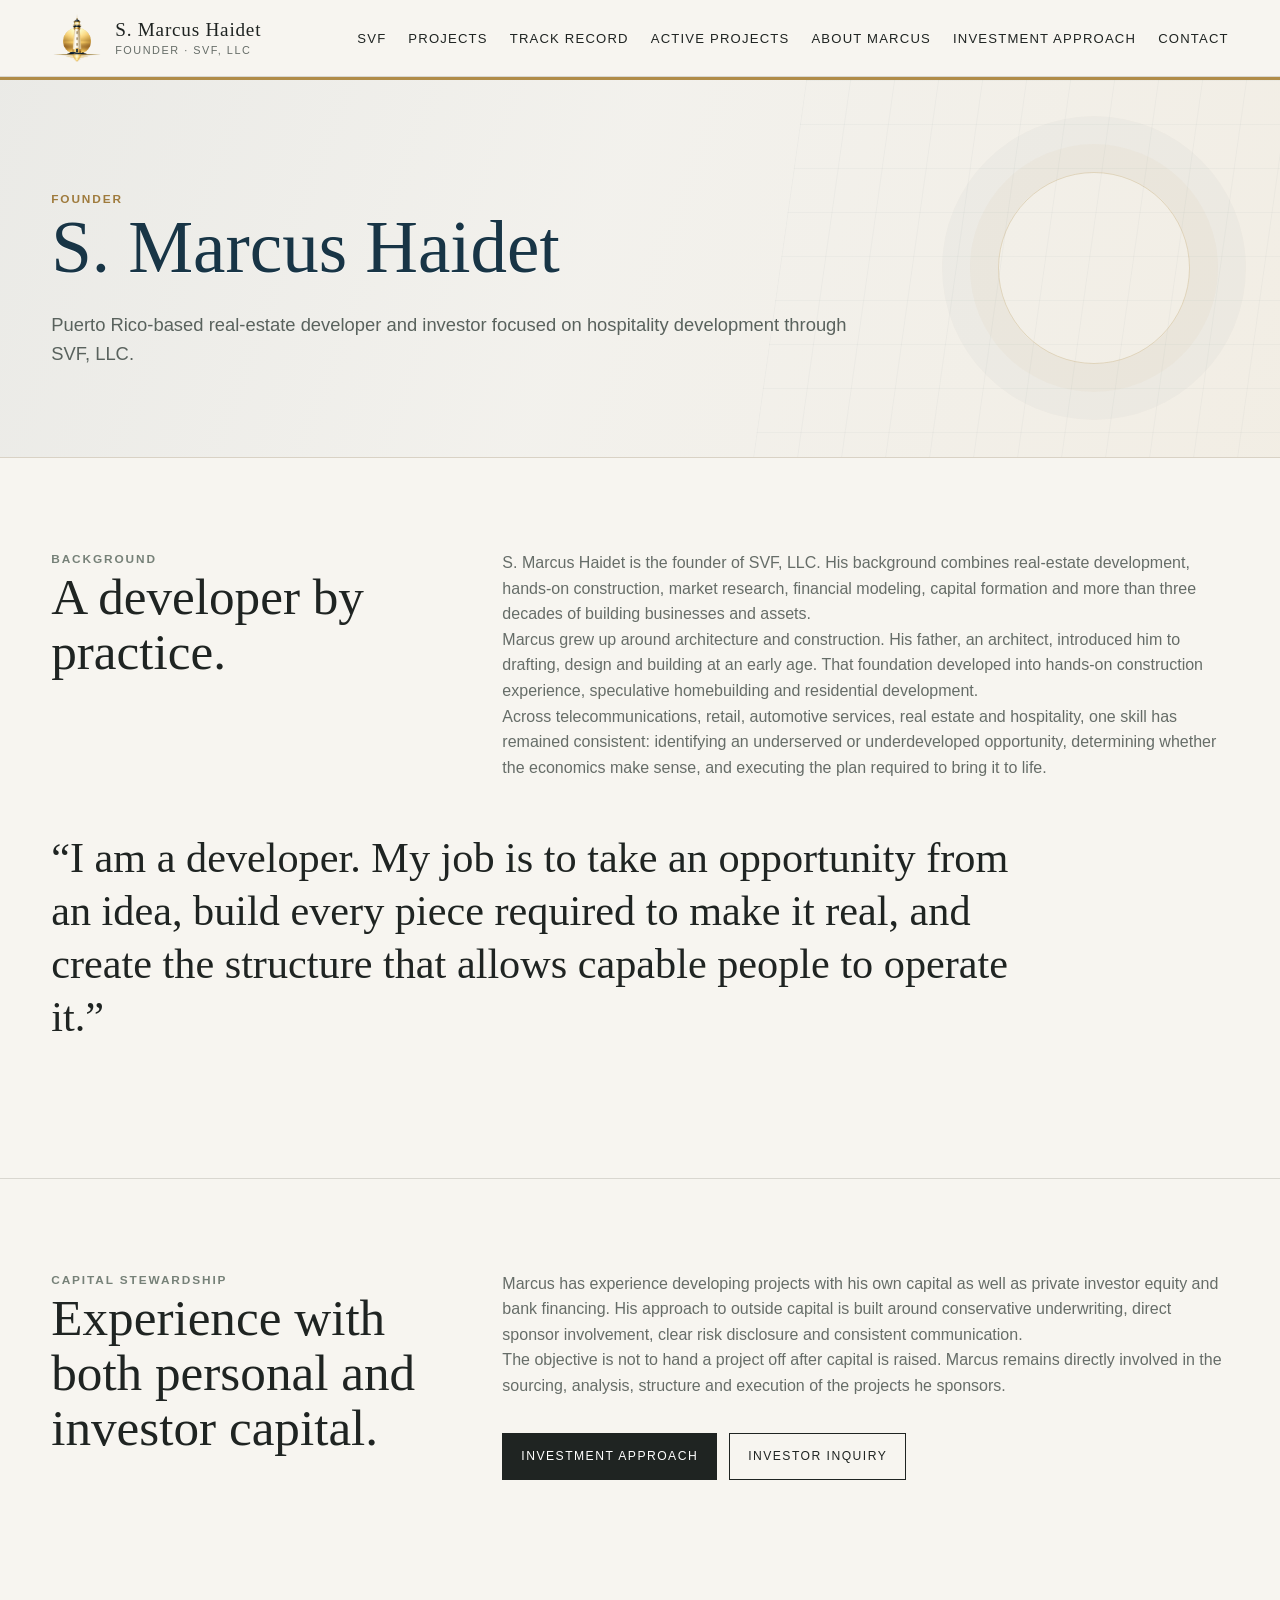
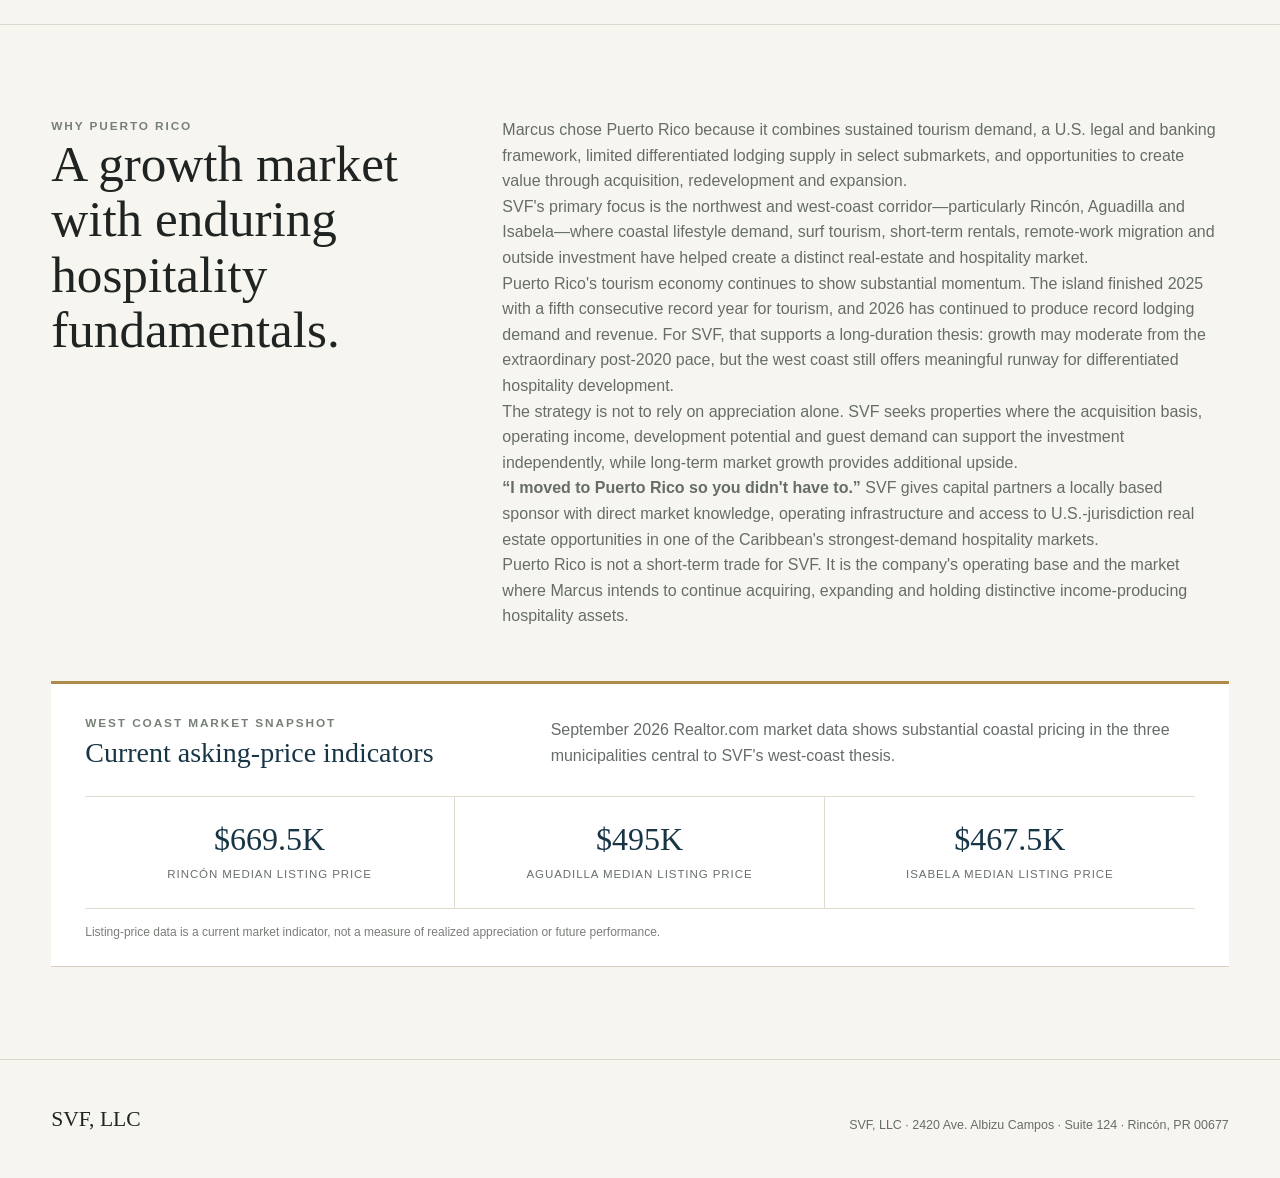
==== commit 3261ee5e: "Strengthen Puerto Rico market thesis and local sponsor positioning" ====
--- a/about.html
+++ b/about.html
@@ -32,8 +32,10 @@
   <div><div class="eyebrow">Why Puerto Rico</div><h2>A growth market with enduring hospitality fundamentals.</h2></div>
   <div>
     <p>Marcus chose Puerto Rico because it combines sustained tourism demand, a U.S. legal and banking framework, limited differentiated lodging supply in select submarkets, and opportunities to create value through acquisition, redevelopment and expansion.</p>
-    <p>SVF's primary focus is the northwest and west-coast corridor—particularly Rincón, Aguadilla and Isabela—where coastal lifestyle demand, surf tourism, short-term rentals, remote-work migration and outside investment have helped create a real-estate market that often behaves differently from Puerto Rico's interior municipalities.</p>
+    <p>SVF's primary focus is the northwest and west-coast corridor—particularly Rincón, Aguadilla and Isabela—where coastal lifestyle demand, surf tourism, short-term rentals, remote-work migration and outside investment have helped create a distinct real-estate and hospitality market.</p>
+    <p>Puerto Rico's tourism economy continues to show substantial momentum. The island finished 2025 with a fifth consecutive record year for tourism, and 2026 has continued to produce record lodging demand and revenue. For SVF, that supports a long-duration thesis: growth may moderate from the extraordinary post-2020 pace, but the west coast still offers meaningful runway for differentiated hospitality development.</p>
     <p>The strategy is not to rely on appreciation alone. SVF seeks properties where the acquisition basis, operating income, development potential and guest demand can support the investment independently, while long-term market growth provides additional upside.</p>
+    <p><strong>“I moved to Puerto Rico so you didn't have to.”</strong> SVF gives capital partners a locally based sponsor with direct market knowledge, operating infrastructure and access to U.S.-jurisdiction real estate opportunities in one of the Caribbean's strongest-demand hospitality markets.</p>
     <p>Puerto Rico is not a short-term trade for SVF. It is the company's operating base and the market where Marcus intends to continue acquiring, expanding and holding distinctive income-producing hospitality assets.</p>
   </div>
 </div>
--- a/styles.css
+++ b/styles.css
@@ -832,3 +832,27 @@
   .home-investment .nav-links{gap:10px;font-size:.72rem}
   .home-investment .nav-links .nav-investor{padding:0 10px;font-size:.68rem}
 }
+
+/* WHY PUERTO RICO */
+.why-pr-section{background:#f7f5f0}
+.market-snapshot{
+  margin-top:42px;
+  border-top:3px solid #ae8b4a;
+  border-bottom:1px solid #d6cec0;
+  background:#fff;
+  padding:30px 34px 24px;
+}
+.market-snapshot-head{display:grid;grid-template-columns:.8fr 1.2fr;gap:36px;align-items:end}
+.market-snapshot-head h3{font-size:1.75rem;color:#183546;margin-top:5px}
+.market-snapshot-head p{margin:0;color:#666d68}
+.market-metrics{display:grid;grid-template-columns:repeat(3,1fr);margin-top:28px;border-top:1px solid #e1dbd0;border-bottom:1px solid #e1dbd0}
+.market-metric{padding:24px 22px;text-align:center;border-right:1px solid #e1dbd0}
+.market-metric:last-child{border-right:0}
+.market-metric strong{display:block;font:400 2rem Georgia,serif;color:#183546}
+.market-metric span{display:block;margin-top:7px;font-size:.72rem;letter-spacing:.08em;text-transform:uppercase;color:#69706b}
+.market-note{font-size:.75rem;color:#7a7e79;margin:14px 0 0}
+@media(max-width:760px){
+  .market-snapshot-head,.market-metrics{grid-template-columns:1fr}
+  .market-metric{border-right:0;border-bottom:1px solid #e1dbd0}
+  .market-metric:last-child{border-bottom:0}
+}
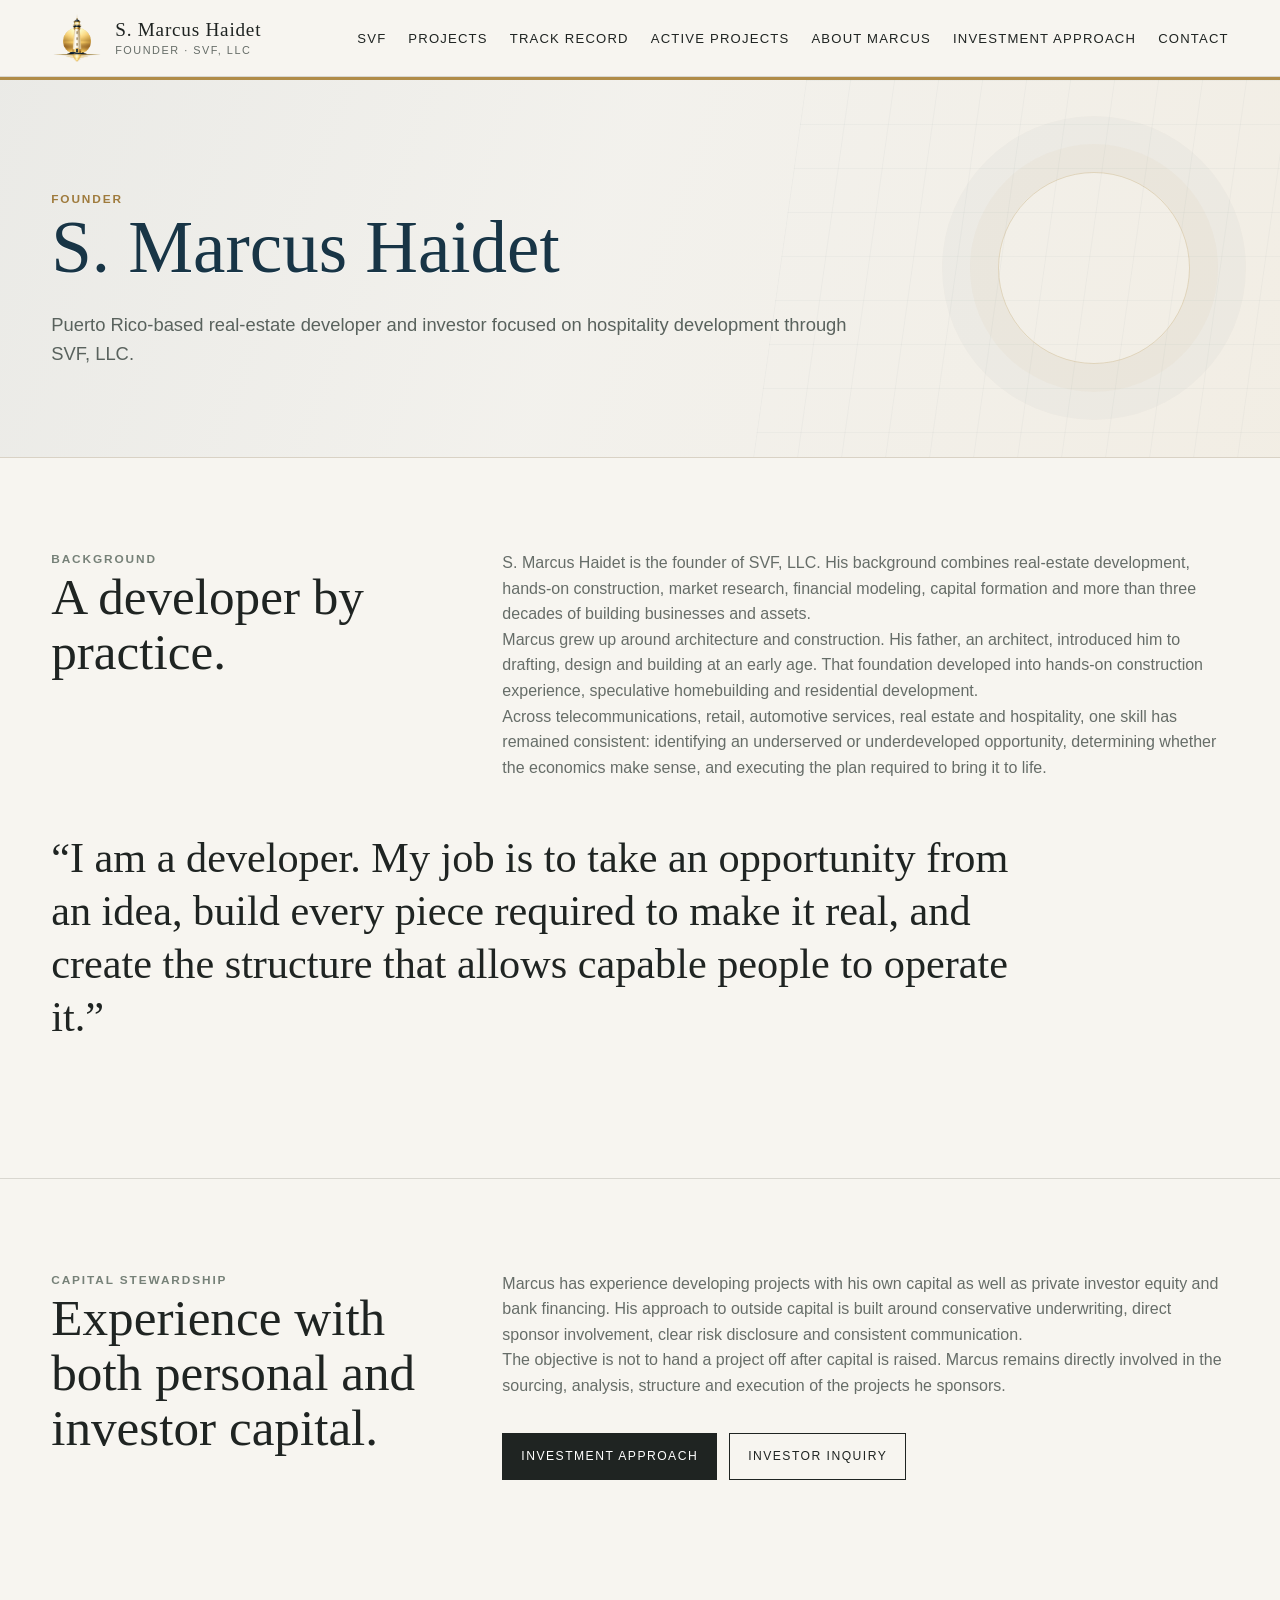
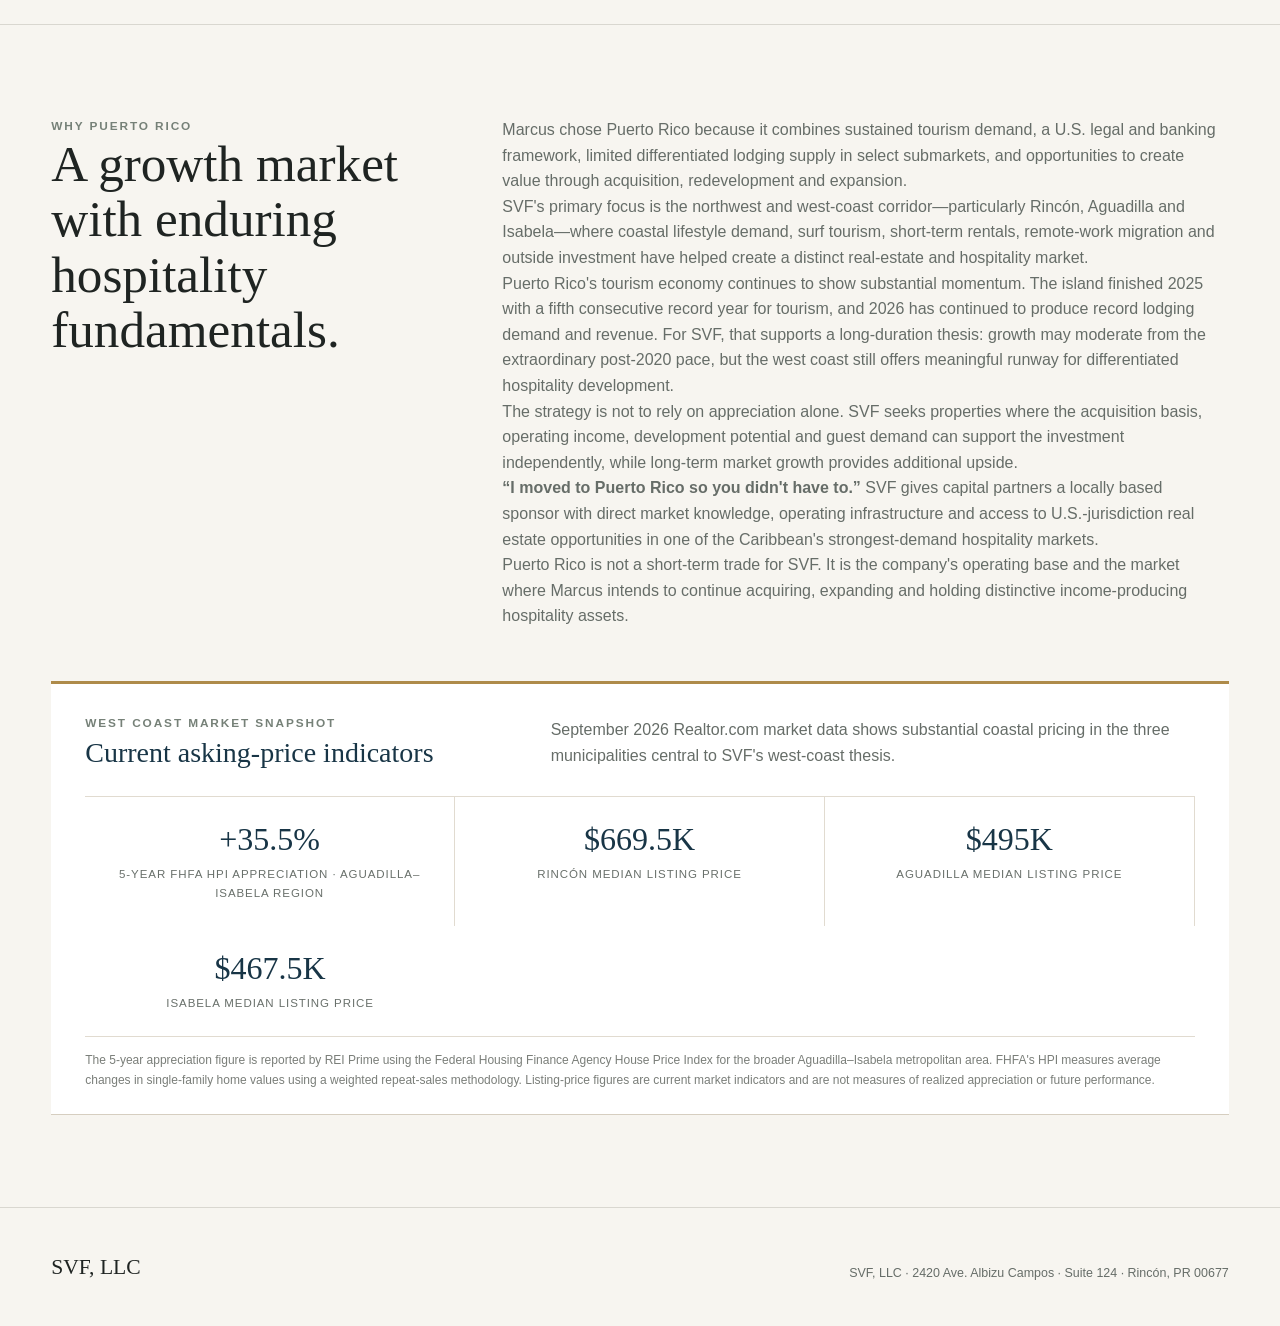
==== commit d3fbb5ac: "Add verified 5-year FHFA regional appreciation metric" ====
--- a/about.html
+++ b/about.html
@@ -46,11 +46,12 @@
     <p>September 2026 Realtor.com market data shows substantial coastal pricing in the three municipalities central to SVF's west-coast thesis.</p>
   </div>
   <div class="market-metrics">
+    <div class="market-metric"><strong>+35.5%</strong><span>5-year FHFA HPI appreciation · Aguadilla–Isabela region</span></div>
     <div class="market-metric"><strong>$669.5K</strong><span>Rincón median listing price</span></div>
     <div class="market-metric"><strong>$495K</strong><span>Aguadilla median listing price</span></div>
     <div class="market-metric"><strong>$467.5K</strong><span>Isabela median listing price</span></div>
   </div>
-  <p class="market-note">Listing-price data is a current market indicator, not a measure of realized appreciation or future performance.</p>
+  <p class="market-note">The 5-year appreciation figure is reported by REI Prime using the Federal Housing Finance Agency House Price Index for the broader Aguadilla–Isabela metropolitan area. FHFA's HPI measures average changes in single-family home values using a weighted repeat-sales methodology. Listing-price figures are current market indicators and are not measures of realized appreciation or future performance.</p>
 </div>
 </div></section>
 </main>
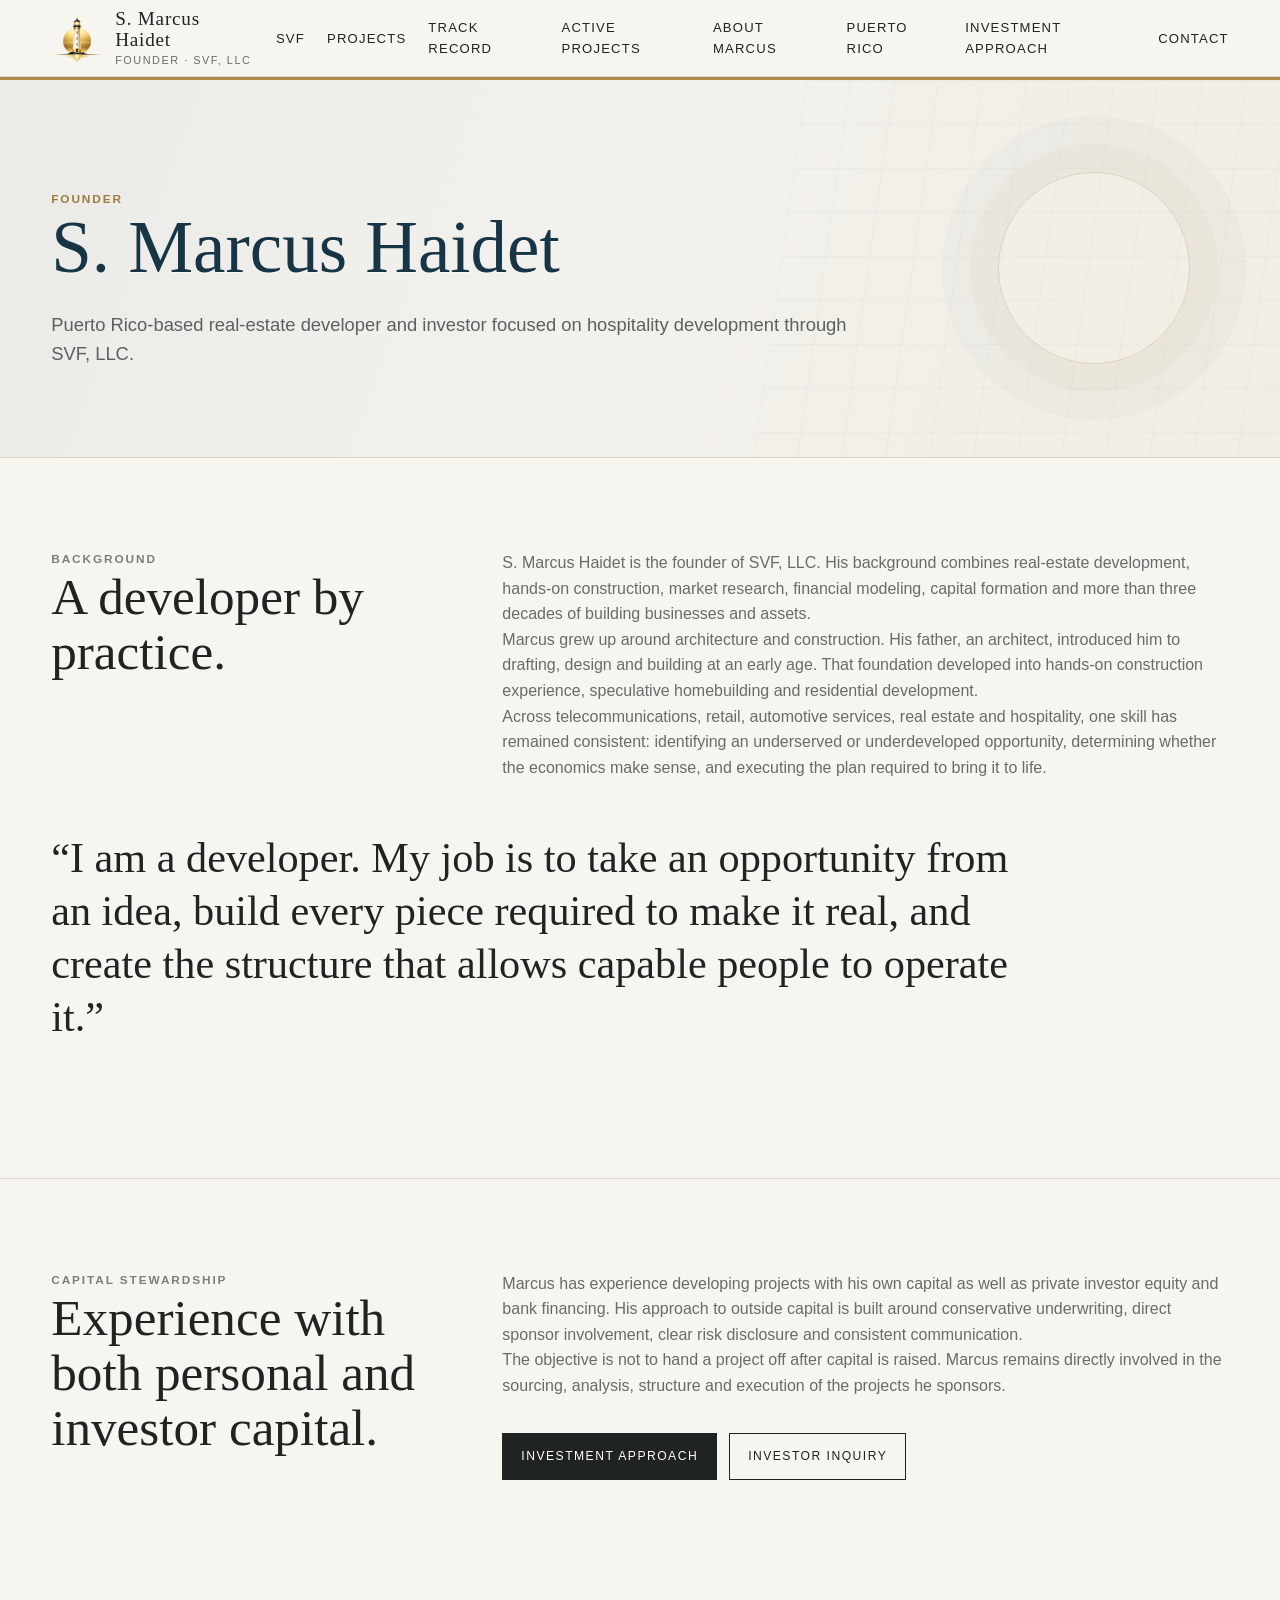
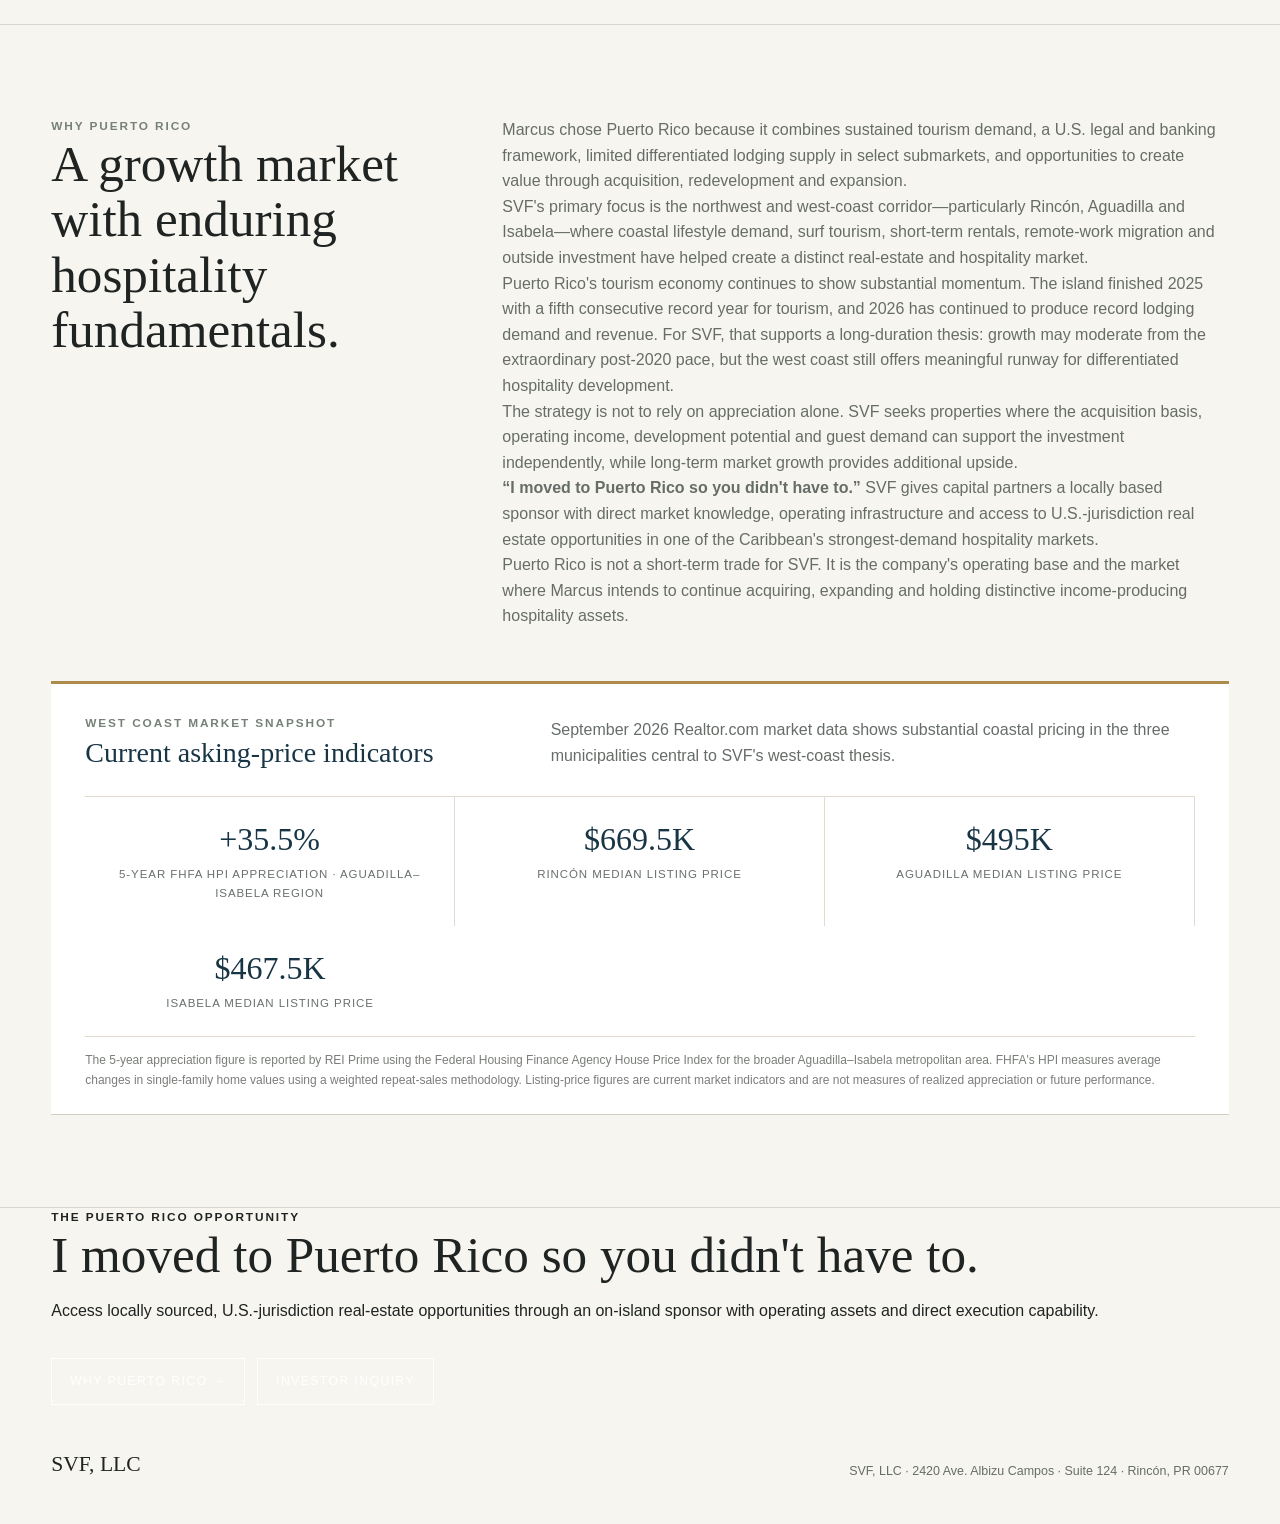
==== commit bf2c844e: "Integrate Puerto Rico opportunity thesis across site" ====
--- a/about.html
+++ b/about.html
@@ -5,7 +5,7 @@
 <meta name="description" content="S. Marcus Haidet is a Puerto Rico-based real-estate developer and investor and founder of SVF, LLC, with experience spanning development, construction, capital formation and business building.">
 <link rel="stylesheet" href="styles.css"></head>
 <body>
-<header class="site-header"><div class="container nav"><a class="brand brand-lockup" href="index.html"><img class="brand-emblem" src="images/Golden Lighthouse Reflection Emblem.png" alt="SVF lighthouse emblem"><span class="brand-text">S. Marcus Haidet<small>Founder · SVF, LLC</small></span></a><button class="menu-button" aria-expanded="false">Menu</button><nav class="nav-links"><a href="svf.html">SVF</a><a href="projects.html">Projects</a><a href="trackrecord.html">Track Record</a><a href="active.html">Active Projects</a><a href="about.html">About Marcus</a><a href="investment.html">Investment Approach</a><a href="contact.html">Contact</a></nav></div></header>
+<header class="site-header"><div class="container nav"><a class="brand brand-lockup" href="index.html"><img class="brand-emblem" src="images/Golden Lighthouse Reflection Emblem.png" alt="SVF lighthouse emblem"><span class="brand-text">S. Marcus Haidet<small>Founder · SVF, LLC</small></span></a><button class="menu-button" aria-expanded="false">Menu</button><nav class="nav-links"><a href="svf.html">SVF</a><a href="projects.html">Projects</a><a href="trackrecord.html">Track Record</a><a href="active.html">Active Projects</a><a href="about.html">About Marcus</a><a href="puerto-rico.html">Puerto Rico</a><a href="investment.html">Investment Approach</a><a href="contact.html">Contact</a></nav></div></header>
 <main>
 <section class="page-hero"><div class="container"><div class="eyebrow">Founder</div><h1>S. Marcus Haidet</h1><p>Puerto Rico-based real-estate developer and investor focused on hospitality development through SVF, LLC.</p></div></section>
 
@@ -54,6 +54,13 @@
   <p class="market-note">The 5-year appreciation figure is reported by REI Prime using the Federal Housing Finance Agency House Price Index for the broader Aguadilla–Isabela metropolitan area. FHFA's HPI measures average changes in single-family home values using a weighted repeat-sales methodology. Listing-price figures are current market indicators and are not measures of realized appreciation or future performance.</p>
 </div>
 </div></section>
+
+<section class="pr-cta-band">
+  <div class="container pr-cta-inner">
+    <div><div class="eyebrow gold">The Puerto Rico Opportunity</div><h2>I moved to Puerto Rico so you didn't have to.</h2><p>Access locally sourced, U.S.-jurisdiction real-estate opportunities through an on-island sponsor with operating assets and direct execution capability.</p></div>
+    <div class="actions"><a class="button gold-button" href="puerto-rico.html">Why Puerto Rico →</a><a class="button outline-light" href="contact.html">Investor Inquiry</a></div>
+  </div>
+</section>
 </main>
 <footer><div class="container footer-row"><div class="kicker">SVF, LLC</div><div class="footer-meta">SVF, LLC · 2420 Ave. Albizu Campos · Suite 124 · Rincón, PR 00677</div></div></footer>
 <script src="script.js"></script>
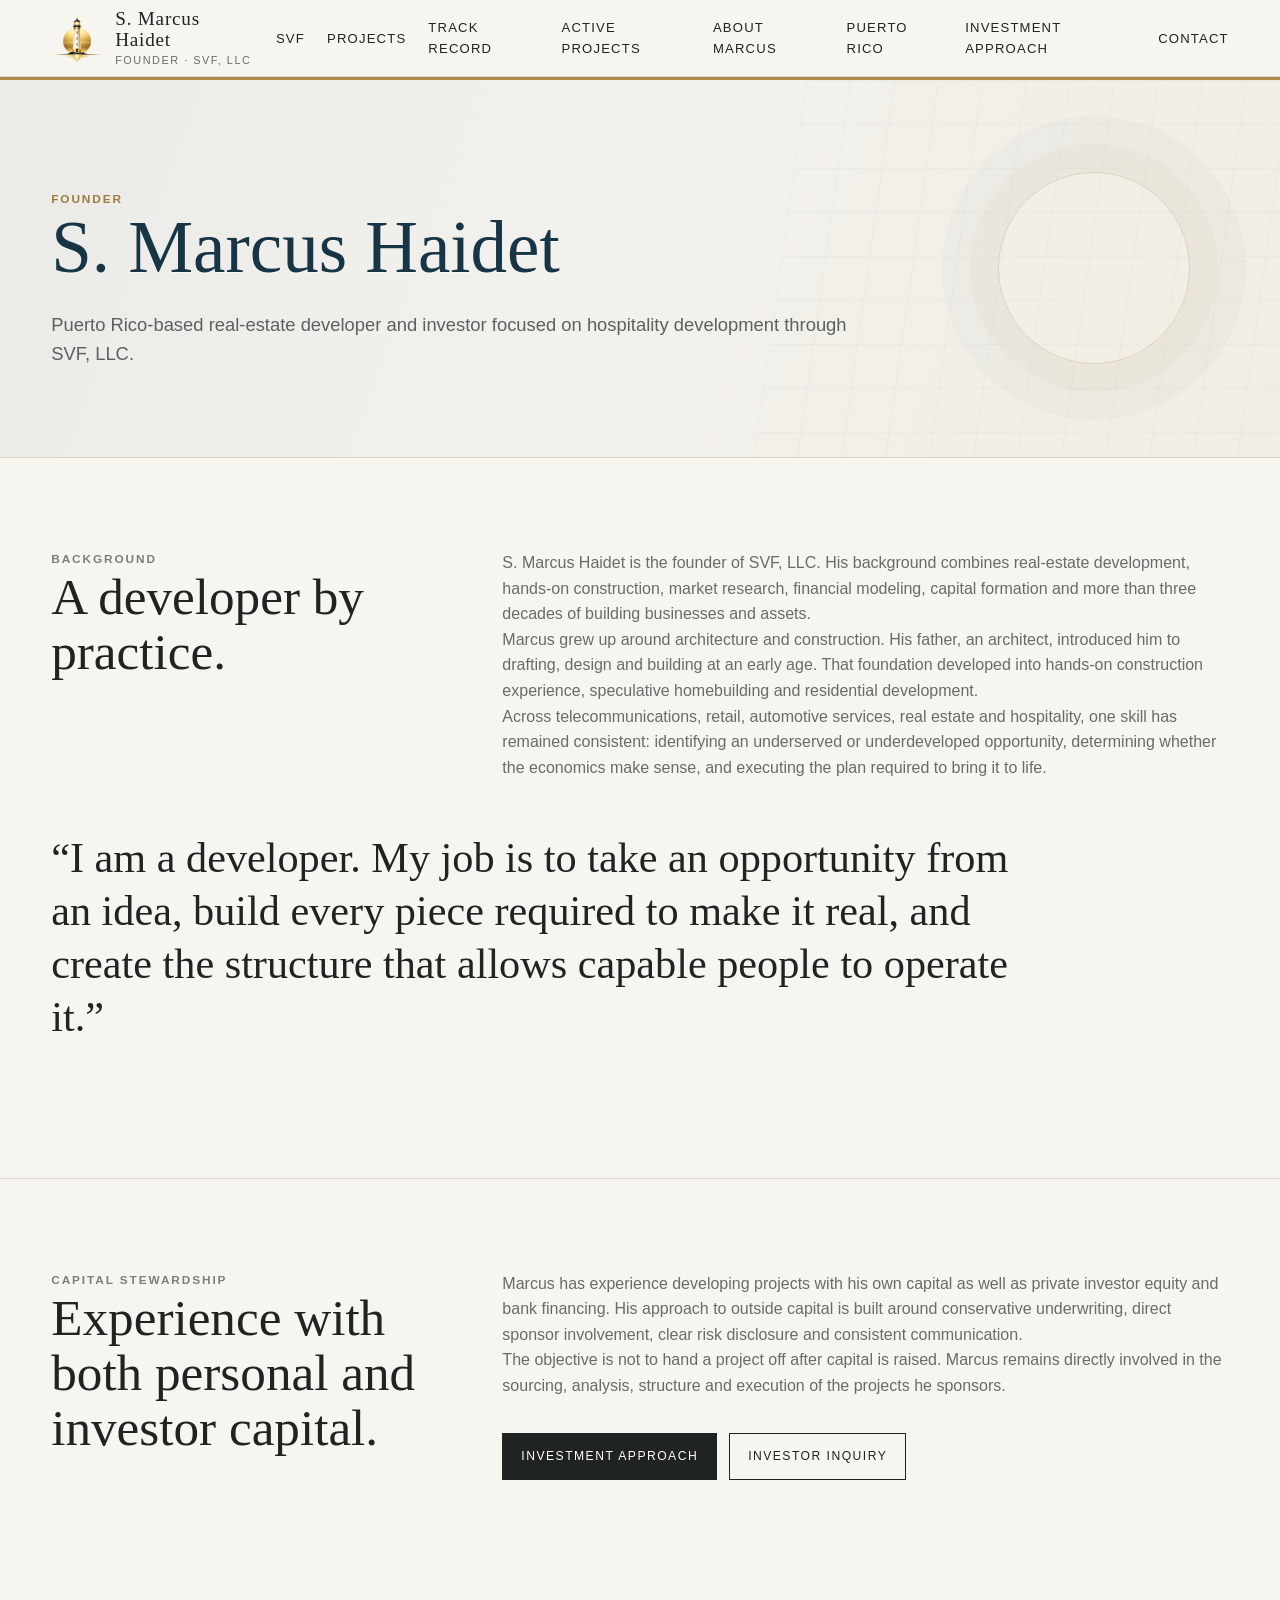
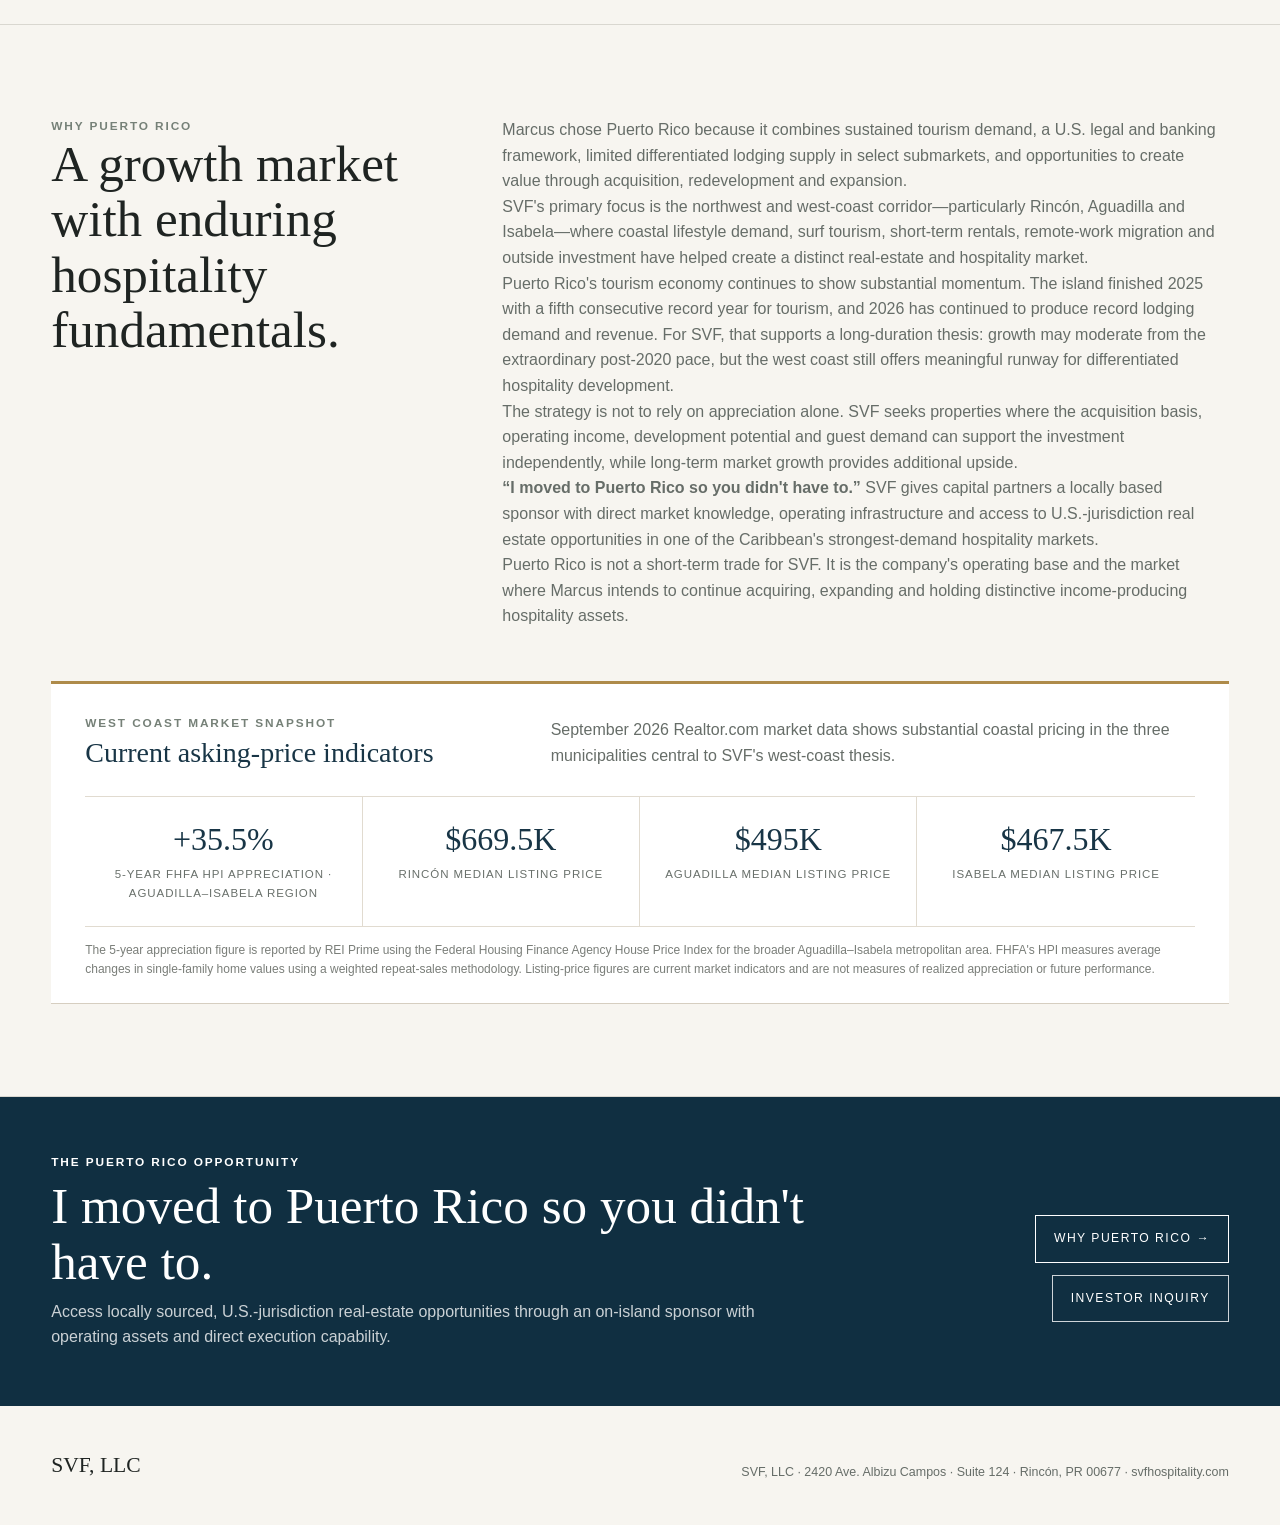
==== commit 9d06493a: "Add SVF Hospitality domain to site" ====
--- a/about.html
+++ b/about.html
@@ -62,6 +62,6 @@
   </div>
 </section>
 </main>
-<footer><div class="container footer-row"><div class="kicker">SVF, LLC</div><div class="footer-meta">SVF, LLC · 2420 Ave. Albizu Campos · Suite 124 · Rincón, PR 00677</div></div></footer>
+<footer><div class="container footer-row"><div class="kicker">SVF, LLC</div><div class="footer-meta">SVF, LLC · 2420 Ave. Albizu Campos · Suite 124 · Rincón, PR 00677 · <a href="https://svfhospitality.com">svfhospitality.com</a></div></div></footer>
 <script src="script.js"></script>
 </body></html>
--- a/styles.css
+++ b/styles.css
@@ -856,3 +856,63 @@
   .market-metric{border-right:0;border-bottom:1px solid #e1dbd0}
   .market-metric:last-child{border-bottom:0}
 }
+
+/* PUERTO RICO OPPORTUNITY PAGE */
+.pr-feature-band{background:#f4efe5}
+.pr-cta-band{background:#102f41;color:#fff;padding:56px 0}
+.pr-cta-inner{display:grid;grid-template-columns:1.35fr .65fr;gap:46px;align-items:center}
+.pr-cta-band h2{color:#fff;margin:6px 0 10px}
+.pr-cta-band p{color:rgba(255,255,255,.78);max-width:760px;margin:0}
+.pr-cta-band .actions{justify-content:flex-end}
+
+.pr-hero{
+  position:relative;
+  overflow:hidden;
+  background:
+    radial-gradient(circle at 82% 42%,rgba(174,139,74,.18),transparent 28%),
+    linear-gradient(115deg,#081e2b,#12384c);
+  color:#fff;
+  padding:96px 0 88px;
+  border-top:3px solid #ae8b4a;
+}
+.pr-hero:after{
+  content:"";
+  position:absolute;
+  width:420px;height:420px;border-radius:50%;
+  border:1px solid rgba(216,183,110,.2);
+  right:-80px;top:-70px;
+  box-shadow:0 0 0 42px rgba(216,183,110,.025),0 0 0 84px rgba(255,255,255,.012);
+}
+.pr-hero-inner{position:relative;z-index:1;display:grid;grid-template-columns:1.25fr .75fr;gap:68px;align-items:center}
+.pr-hero h1{color:#fff;font-size:clamp(3rem,5.8vw,5.9rem);max-width:820px}
+.pr-lead{font-size:1.12rem;line-height:1.75;color:rgba(255,255,255,.82);max-width:780px}
+.pr-thesis-card{border-left:2px solid #ae8b4a;padding:28px 0 28px 30px}
+.pr-thesis-card span{font-size:.7rem;letter-spacing:.14em;text-transform:uppercase;color:#d8b76e;font-weight:700}
+.pr-thesis-card p{font:400 1.22rem/1.6 Georgia,serif;color:#fff;margin:12px 0 0}
+.quote-inline{font:italic 1.18rem/1.65 Georgia,serif;color:#183546;border-left:2px solid #ae8b4a;padding-left:22px;margin-top:28px}
+.pr-proof{background:#102f41;color:#fff}
+.pr-proof h2{color:#fff}
+.pr-proof-grid{display:grid;grid-template-columns:repeat(4,1fr);border-top:1px solid rgba(255,255,255,.16);border-bottom:1px solid rgba(255,255,255,.16)}
+.pr-proof-card{padding:30px 24px;border-right:1px solid rgba(255,255,255,.16)}
+.pr-proof-card:last-child{border-right:0}
+.pr-proof-card strong{display:block;font:400 2.4rem Georgia,serif;color:#d8b76e}
+.pr-proof-card span{display:block;font-size:.7rem;letter-spacing:.1em;text-transform:uppercase;margin:8px 0 10px}
+.pr-proof-card p{font-size:.86rem;color:rgba(255,255,255,.68);margin:0;line-height:1.55}
+.pr-source-note{font-size:.75rem;color:rgba(255,255,255,.5);margin:16px 0 0}
+.pr-local-edge{background:#efe7d9}
+.pr-thesis{background:#f7f5f0}
+.pr-sources{padding:28px 0;background:#ece4d4;border-top:1px solid #d4c9b7}
+.pr-sources p{font-size:.78rem;color:#6a6d68;line-height:1.65;margin:8px 0 0}
+.pr-sources a{text-decoration:underline;text-underline-offset:3px}
+.market-metrics{grid-template-columns:repeat(4,1fr)}
+@media(max-width:900px){
+  .pr-hero-inner,.pr-cta-inner{grid-template-columns:1fr}
+  .pr-cta-band .actions{justify-content:flex-start}
+  .pr-proof-grid{grid-template-columns:1fr 1fr}
+  .pr-proof-card:nth-child(2){border-right:0}
+}
+@media(max-width:620px){
+  .pr-proof-grid{grid-template-columns:1fr}
+  .pr-proof-card{border-right:0;border-bottom:1px solid rgba(255,255,255,.16)}
+  .pr-proof-card:last-child{border-bottom:0}
+}
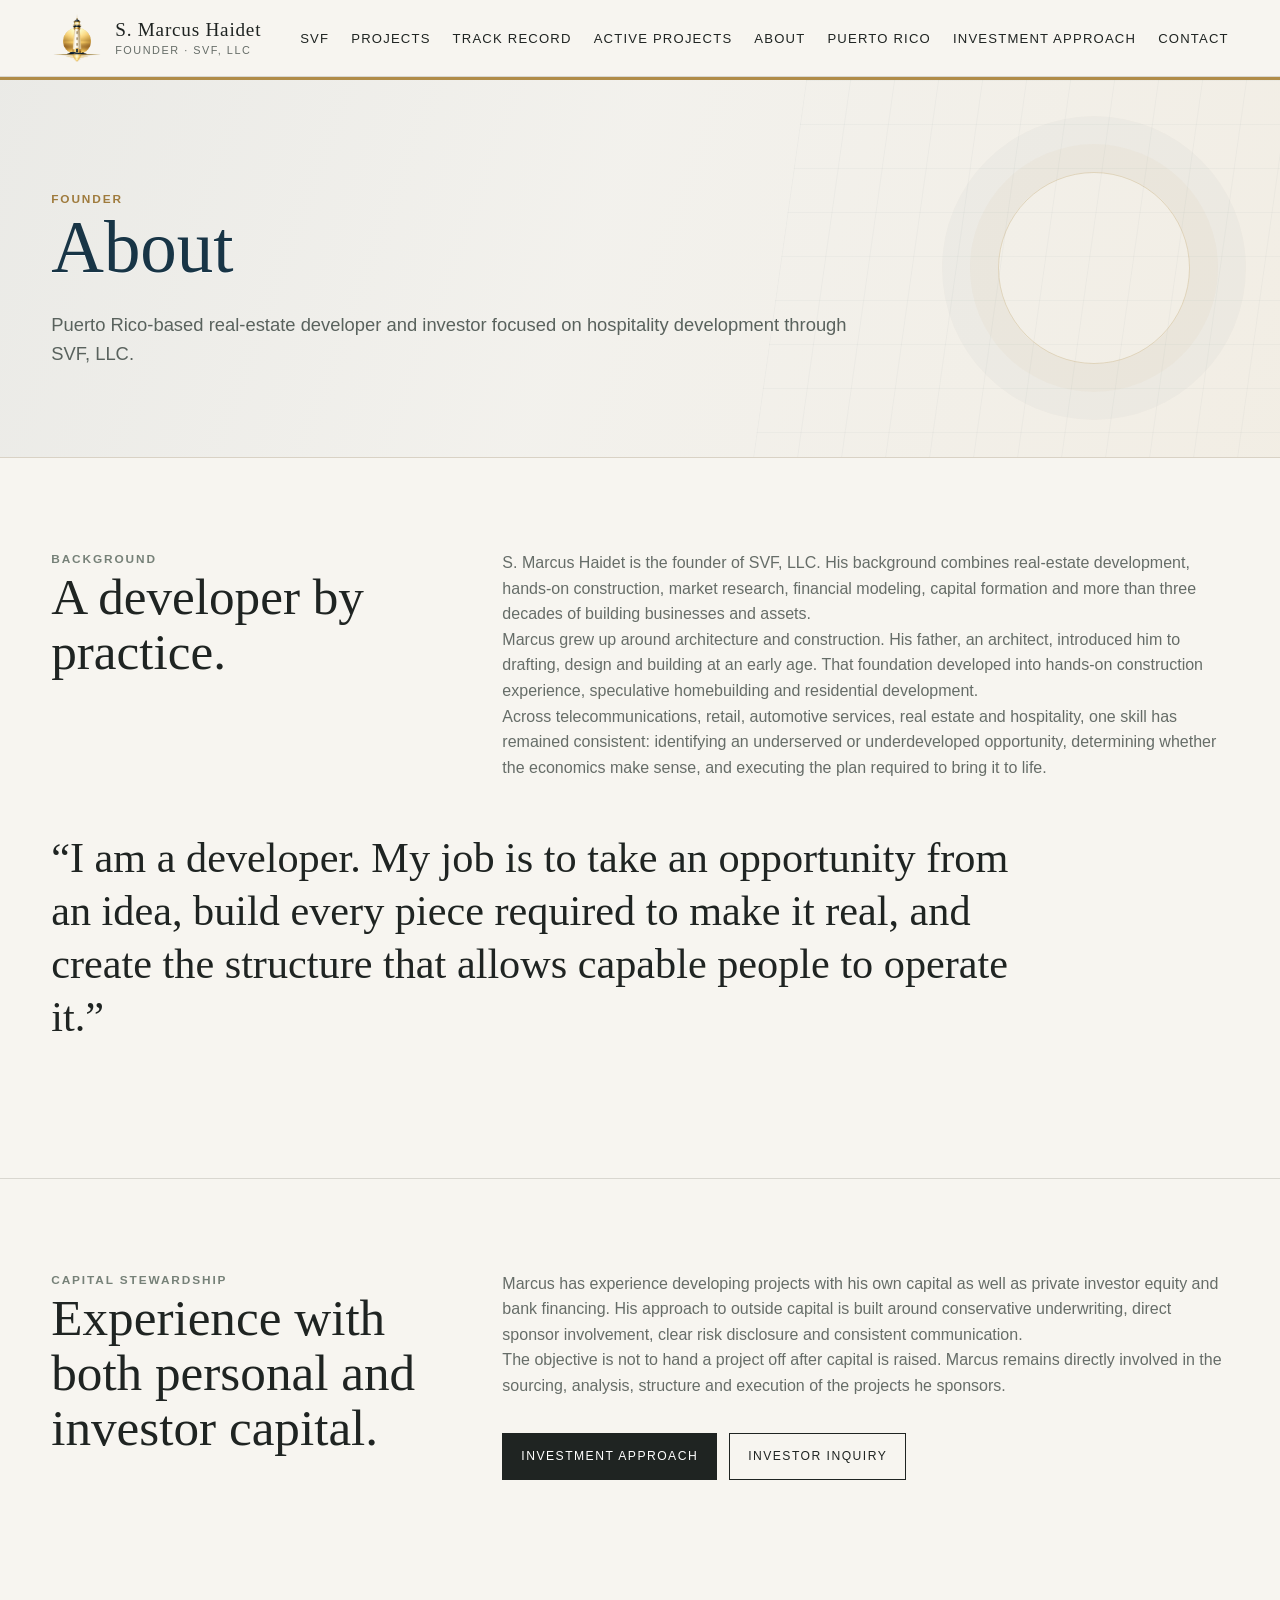
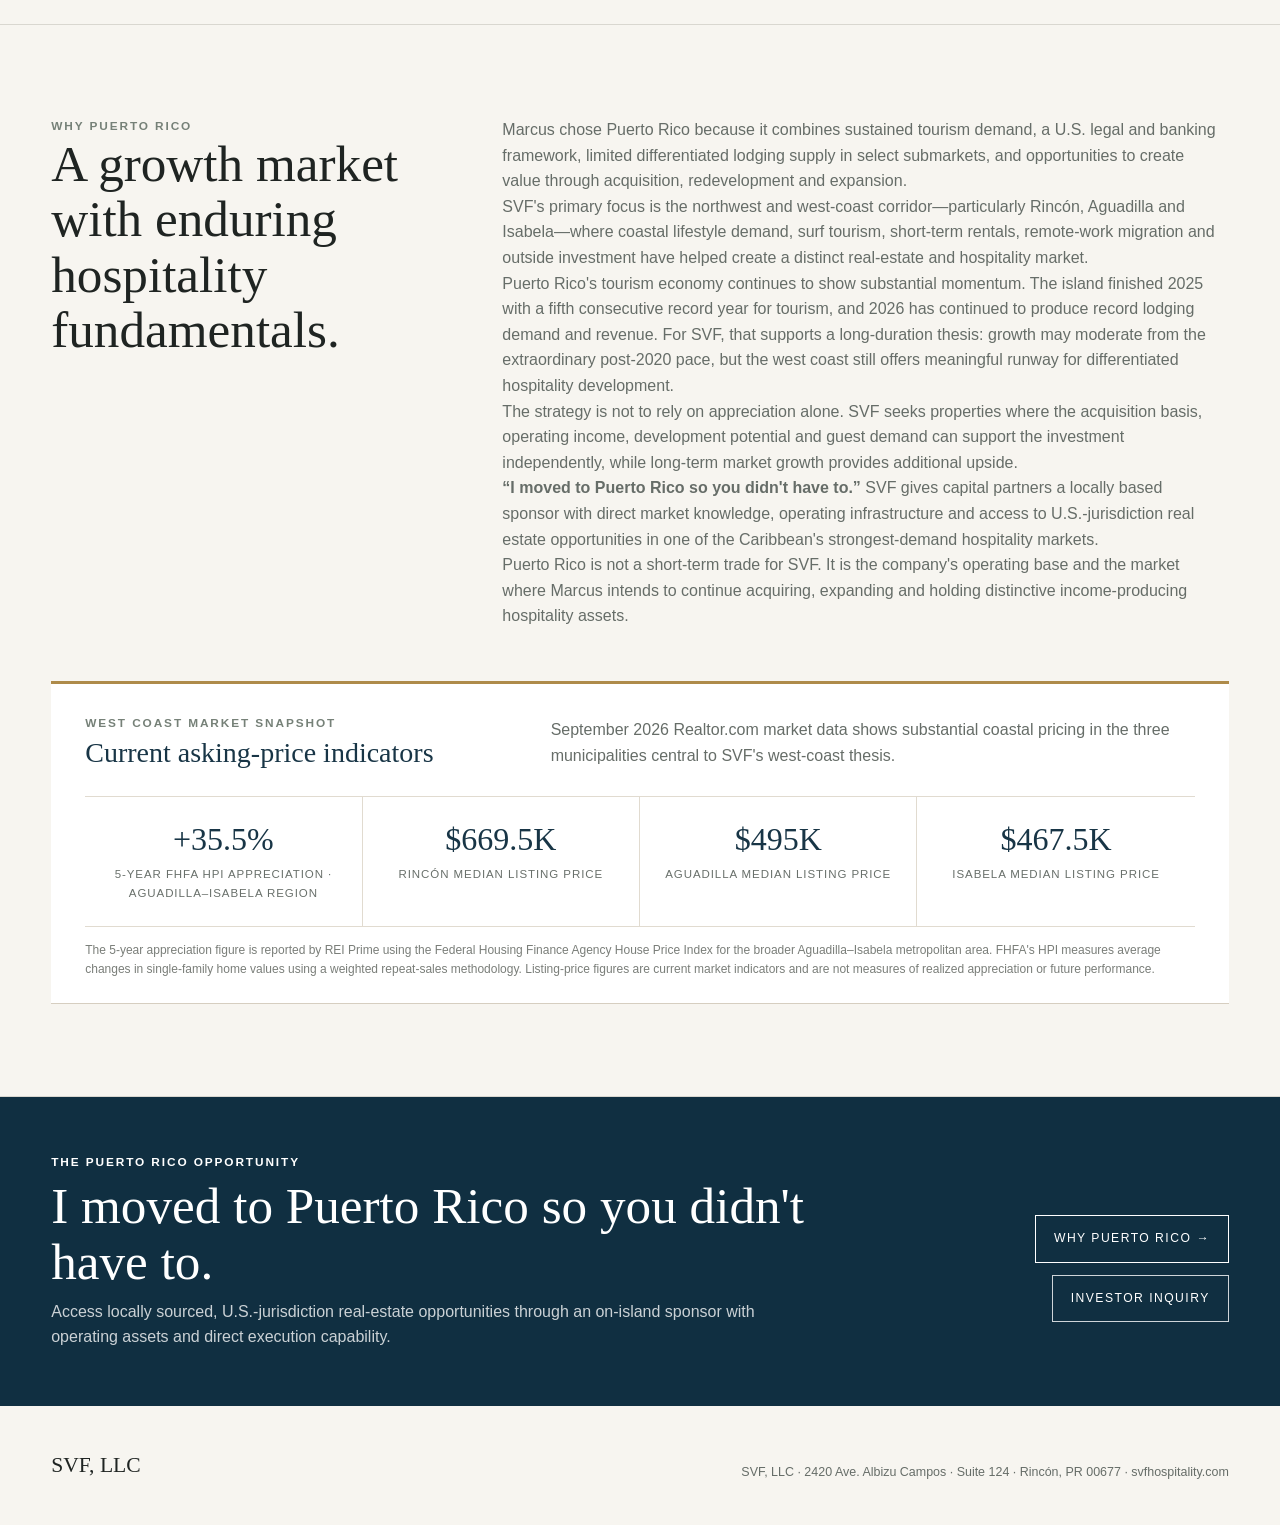
==== commit 1f6af3d1: "Rename About Marcus page to About" ====
--- a/about.html
+++ b/about.html
@@ -1,13 +1,13 @@
 <!doctype html>
 <html lang="en"><head>
 <meta charset="utf-8"><meta name="viewport" content="width=device-width,initial-scale=1">
-<title>About S. Marcus Haidet | Founder of SVF, LLC</title>
+<title>About | SVF, LLC</title>
 <meta name="description" content="S. Marcus Haidet is a Puerto Rico-based real-estate developer and investor and founder of SVF, LLC, with experience spanning development, construction, capital formation and business building.">
 <link rel="stylesheet" href="styles.css"></head>
 <body>
-<header class="site-header"><div class="container nav"><a class="brand brand-lockup" href="index.html"><img class="brand-emblem" src="images/Golden Lighthouse Reflection Emblem.png" alt="SVF lighthouse emblem"><span class="brand-text">S. Marcus Haidet<small>Founder · SVF, LLC</small></span></a><button class="menu-button" aria-expanded="false">Menu</button><nav class="nav-links"><a href="svf.html">SVF</a><a href="projects.html">Projects</a><a href="trackrecord.html">Track Record</a><a href="active.html">Active Projects</a><a href="about.html">About Marcus</a><a href="puerto-rico.html">Puerto Rico</a><a href="investment.html">Investment Approach</a><a href="contact.html">Contact</a></nav></div></header>
+<header class="site-header"><div class="container nav"><a class="brand brand-lockup" href="index.html"><img class="brand-emblem" src="images/Golden Lighthouse Reflection Emblem.png" alt="SVF lighthouse emblem"><span class="brand-text">S. Marcus Haidet<small>Founder · SVF, LLC</small></span></a><button class="menu-button" aria-expanded="false">Menu</button><nav class="nav-links"><a href="svf.html">SVF</a><a href="projects.html">Projects</a><a href="trackrecord.html">Track Record</a><a href="active.html">Active Projects</a><a href="about.html">About</a><a href="puerto-rico.html">Puerto Rico</a><a href="investment.html">Investment Approach</a><a href="contact.html">Contact</a></nav></div></header>
 <main>
-<section class="page-hero"><div class="container"><div class="eyebrow">Founder</div><h1>S. Marcus Haidet</h1><p>Puerto Rico-based real-estate developer and investor focused on hospitality development through SVF, LLC.</p></div></section>
+<section class="page-hero"><div class="container"><div class="eyebrow">Founder</div><h1>About</h1><p>Puerto Rico-based real-estate developer and investor focused on hospitality development through SVF, LLC.</p></div></section>
 
 <section class="section"><div class="container">
 <div class="section-head"><div><div class="eyebrow">Background</div><h2>A developer by practice.</h2></div><div>
